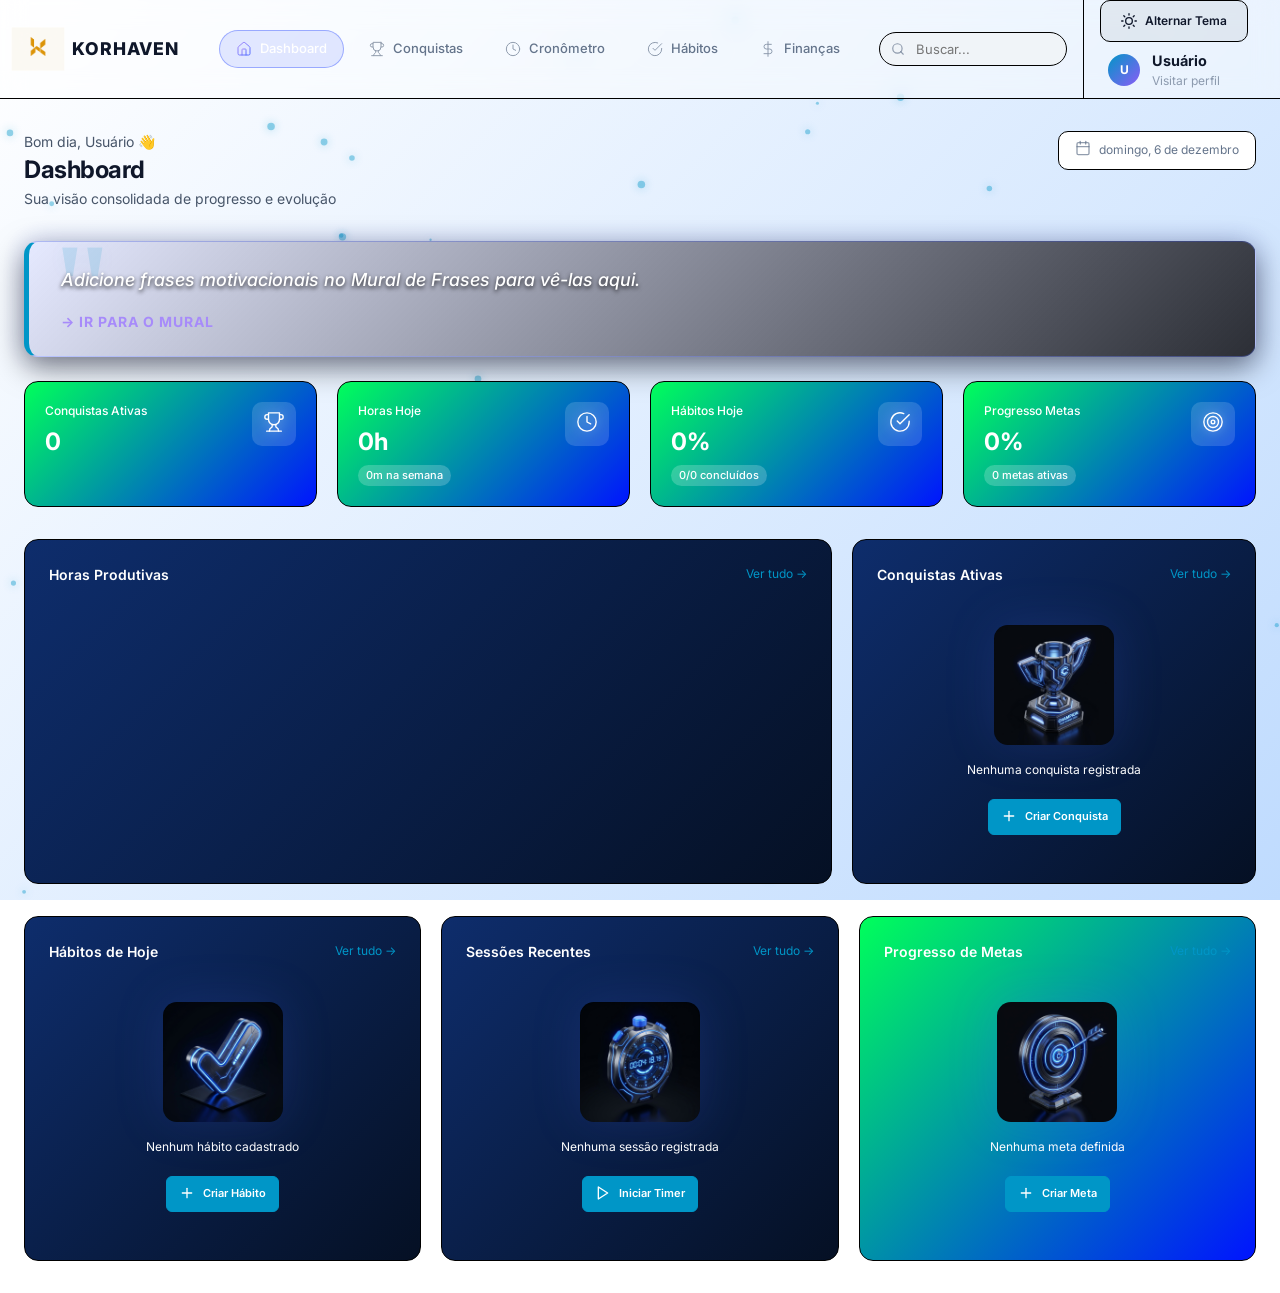
==== index.html @ c792a15c "Add files via upload" ====
<!DOCTYPE html>
<html lang="pt-BR">
<head>
  <meta charset="UTF-8">
  <meta name="viewport" content="width=device-width, initial-scale=1.0, maximum-scale=1.0, user-scalable=no, viewport-fit=cover">
  <meta name="description" content="KORHAVEN — Dashboard pessoal de produtividade, finanças, hábitos, metas e evolução pessoal. Organize sua vida em um só lugar.">
  <meta name="theme-color" content="#08090C">

  <!-- PWA Manifest & iOS Meta Tags -->
  <link rel="manifest" href="manifest.json">
  <meta name="apple-mobile-web-app-capable" content="yes">
  <meta name="apple-mobile-web-app-status-bar-style" content="black-translucent">
  <meta name="apple-mobile-web-app-title" content="Korhaven">
  <link rel="apple-touch-icon" href="assets/icon-192.png">
  <title>KORHAVEN — Life Dashboard</title>

  <!-- Google Fonts -->
  <link rel="preconnect" href="https://fonts.googleapis.com">
  <link rel="preconnect" href="https://fonts.gstatic.com" crossorigin>
  <link href="https://fonts.googleapis.com/css2?family=Inter:wght@300;400;500;600;700;800;900&display=swap" rel="stylesheet">

  <!-- Chart.js -->
  <script src="https://cdn.jsdelivr.net/npm/chart.js@4.4.4/dist/chart.umd.min.js"></script>

  <!-- Styles -->
  <link rel="stylesheet" href="css/variables.css">
  <link rel="stylesheet" href="css/layout.css">
  <link rel="stylesheet" href="css/components.css">
  <link rel="stylesheet" href="css/modules.css">

  <!-- Favicon (inline SVG) -->
  <link rel="icon" href="data:image/svg+xml,<svg xmlns='http://www.w3.org/2000/svg' viewBox='0 0 100 100'><text y='.9em' font-size='90'>⚡</text></svg>">
</head>
<body>
  <!-- Global Background Particles -->
  <canvas id="bg-particles" class="bg-particles"></canvas>
  
  <!-- Global SVG Defs for Premium Icons -->
  <svg width="0" height="0" style="position:absolute; visibility:hidden;">
    <defs>
      <linearGradient id="neon-grad" x1="0%" y1="0%" x2="100%" y2="100%">
        <stop offset="0%" stop-color="#a78bfa" />
        <stop offset="100%" stop-color="#536DFF" />
      </linearGradient>
      <linearGradient id="neon-grad-success" x1="0%" y1="0%" x2="100%" y2="100%">
        <stop offset="0%" stop-color="#34d399" />
        <stop offset="100%" stop-color="#059669" />
      </linearGradient>
      <linearGradient id="neon-grad-warning" x1="0%" y1="0%" x2="100%" y2="100%">
        <stop offset="0%" stop-color="#fbbf24" />
        <stop offset="100%" stop-color="#d97706" />
      </linearGradient>
    </defs>
  </svg>

  <!-- Splash / Loading Screen -->
  <div id="splash-screen" class="splash-screen">
    <canvas id="splash-particles" class="splash-particles"></canvas>
    <div class="splash-animation-wrapper" id="splash-wrapper">
      <div class="logo-wrapper splash-logo-animated" style="position: relative; z-index: 2; height: 140px; width: 140px;">
        <div class="logo-gradient" style="position: absolute; inset: 0;"></div>
        <img src="assets/logo.png" alt="Logo" class="logo-img" style="position: relative; height: 100%; width: 100%; object-fit: contain; z-index: 1;">
      </div>
      <div class="splash-text-mask">
        <div class="splash-text-group">
          <h1 class="splash-title-animated">KORHAVEN</h1>
          <h2 class="splash-subtitle-animated">DASHBOARD</h2>
        </div>
      </div>
    </div>
  </div>

  <!-- Auth Screen (Login / Register) -->
  <div id="auth-screen" class="auth-screen hidden">
    <div class="auth-container">
      <img src="assets/logo.png" alt="Korhaven" class="auth-logo">
      <h2 class="auth-title" id="auth-title">Bem-vindo</h2>
      <p class="auth-subtitle" id="auth-subtitle">Faça login para continuar</p>
      
      <!-- Register Form -->
      <div id="auth-register-form" style="display: none;">
        <div class="auth-form-group">
          <label class="form-label">Como devemos chamar você?</label>
          <input type="text" id="auth-reg-name" class="auth-input" placeholder="Seu nome">
        </div>
        <div class="auth-form-group">
          <label class="form-label">Seu Email</label>
          <input type="email" id="auth-reg-email" class="auth-input" placeholder="seu@email.com">
        </div>
        <div class="auth-form-group">
          <label class="form-label">Crie uma Senha Local</label>
          <input type="password" id="auth-reg-pass" class="auth-input" placeholder="Senha">
        </div>
        <button class="btn btn-primary" style="width: 100%; justify-content: center; padding: var(--space-4);" onclick="App.handleRegister()">Criar Conta e Entrar</button>
      </div>

      <!-- Login Form -->
      <div id="auth-login-form" style="display: none;">
        <div class="auth-form-group">
          <label class="form-label">Email de Acesso</label>
          <input type="email" id="auth-login-email" class="auth-input" placeholder="seu@email.com">
        </div>
        <div class="auth-form-group">
          <label class="form-label">Senha de Acesso</label>
          <input type="password" id="auth-login-pass" class="auth-input" placeholder="Senha">
        </div>
        <button class="btn btn-primary" style="width: 100%; justify-content: center; padding: var(--space-4);" onclick="App.handleLogin()">Entrar</button>
      </div>
    </div>
  </div>

  <div class="app-layout">

    <!-- Topbar (formerly Sidebar) -->
    <aside class="sidebar" id="sidebar">
      <!-- Logo -->
      <div class="sidebar-header">
        <div class="sidebar-logo" style="display: flex; align-items: center; gap: var(--space-3); padding: var(--space-2) 0;">
          <div class="logo-wrapper" style="position: relative; height: 44px; width: 44px; transform: scale(1.2); flex-shrink: 0;">
            <div class="logo-gradient" style="position: absolute; inset: 0;"></div>
            <img src="assets/logo.png" alt="Logo" class="logo-img" style="position: relative; height: 100%; width: 100%; object-fit: contain; z-index: 1;">
          </div>
          <div style="line-height: 1.2;">
            <div class="sidebar-logo-text" style="font-size: 1.1rem; font-weight: 800; letter-spacing: 1px; color: var(--text-primary);">KORHAVEN</div>
            <div class="sidebar-logo-sub" style="font-size: 0.65rem; color: var(--accent); text-transform: uppercase; letter-spacing: 2px; margin-top: 2px;">Dashboard</div>
          </div>
        </div>
      </div>

      <!-- Navigation -->
      <nav class="sidebar-nav" id="sidebar-nav">
        <!-- Rendered by App.renderSidebar() -->
      </nav>

      <!-- Search -->
      <div class="sidebar-search">
        <div class="sidebar-search-wrapper">
          <svg viewBox="0 0 24 24" fill="none" stroke="currentColor" stroke-width="2" stroke-linecap="round" stroke-linejoin="round">
            <circle cx="11" cy="11" r="8"></circle>
            <line x1="21" y1="21" x2="16.65" y2="16.65"></line>
          </svg>
          <input type="text" class="sidebar-search-input" placeholder="Buscar..." id="sidebar-search">
        </div>
      </div>

      <!-- Footer / User -->
      <div class="sidebar-footer" style="flex-direction: column; gap: var(--space-3);">
        <button id="pwa-install-btn" class="btn btn-primary" style="display: none; width: 100%; justify-content: center; gap: var(--space-2); background: linear-gradient(135deg, var(--accent), #8b5cf6);" onclick="PWA.promptInstall()">
          <svg viewBox="0 0 24 24" width="16" height="16" fill="none" stroke="currentColor" stroke-width="2" stroke-linecap="round" stroke-linejoin="round">
            <rect x="5" y="2" width="14" height="20" rx="2" ry="2"></rect>
            <line x1="12" y1="18" x2="12.01" y2="18"></line>
          </svg>
          Instalar App
        </button>
        <button id="theme-toggle" class="btn btn-secondary" style="width: 100%; justify-content: center; gap: var(--space-2);">
          <svg viewBox="0 0 24 24" width="16" height="16" fill="none" stroke="currentColor" stroke-width="2" stroke-linecap="round" stroke-linejoin="round">
            <circle cx="12" cy="12" r="5"></circle>
            <line x1="12" y1="1" x2="12" y2="3"></line>
            <line x1="12" y1="21" x2="12" y2="23"></line>
            <line x1="4.22" y1="4.22" x2="5.64" y2="5.64"></line>
            <line x1="18.36" y1="18.36" x2="19.78" y2="19.78"></line>
            <line x1="1" y1="12" x2="3" y2="12"></line>
            <line x1="21" y1="12" x2="23" y2="12"></line>
            <line x1="4.22" y1="19.78" x2="5.64" y2="18.36"></line>
            <line x1="18.36" y1="5.64" x2="19.78" y2="4.22"></line>
          </svg>
          Alternar Tema
        </button>
        <div class="sidebar-user" onclick="App.openProfile()" style="cursor: pointer; transition: background 0.2s; border-radius: 8px;">
          <div class="sidebar-user-avatar" id="sidebar-user-avatar" style="overflow: hidden; position: relative; display: flex; align-items: center; justify-content: center;">
            <span id="sidebar-avatar-initial">K</span>
            <img id="sidebar-avatar-img" src="" style="width: 100%; height: 100%; object-fit: cover; position: absolute; inset: 0; display: none;">
          </div>
          <div class="sidebar-user-info" style="display: flex; flex-direction: column; text-align: left;">
            <div class="sidebar-user-name" id="sidebar-user-name" style="font-weight: 700; font-size: 0.9rem; color: var(--text-primary);">Korhaven</div>
            <div class="sidebar-user-status" style="font-size: 0.75rem; color: var(--text-muted);">Visitar perfil</div>
          </div>
        </div>
      </div>
    </aside>

    <!-- Main Content -->
    <main class="main-content" id="main-content">
      <!-- Rendered by App.renderCurrentPage() -->
    </main>

  </div>

  <!-- Profile Settings Modal -->
  <div class="modal-overlay" id="profile-modal">
    <div class="modal" style="max-width: 500px;">
      <div class="modal-header">
        <h3 class="modal-title">Perfil e Configurações</h3>
        <button class="modal-close" onclick="App.closeProfile()">
          <svg viewBox="0 0 24 24" width="24" height="24" fill="none" stroke="currentColor" stroke-width="2" stroke-linecap="round" stroke-linejoin="round">
            <line x1="18" y1="6" x2="6" y2="18"></line>
            <line x1="6" y1="6" x2="18" y2="18"></line>
          </svg>
        </button>
      </div>
      <div class="modal-body">
        <div style="display: flex; align-items: center; gap: var(--space-4); margin-bottom: var(--space-6);">
          <div style="width: 64px; height: 64px; border-radius: 50%; background: var(--accent-soft); color: var(--accent); display: flex; align-items: center; justify-content: center; font-size: 28px; font-weight: bold; overflow: hidden; border: 2px solid var(--accent); flex-shrink: 0; position: relative;">
            <span id="profile-modal-initial">K</span>
            <img id="profile-modal-img" src="" style="width: 100%; height: 100%; object-fit: cover; position: absolute; inset: 0; display: none;">
          </div>
          <div style="display: flex; flex-direction: column; gap: var(--space-2);">
            <label class="btn btn-secondary" style="cursor: pointer; padding: var(--space-2) var(--space-4); font-size: var(--font-sm);">
              Alterar Foto
              <input type="file" id="profile-avatar-input" accept="image/*" style="display: none;" onchange="App.handleAvatarUpload(event)">
            </label>
            <button class="btn btn-secondary" style="padding: var(--space-2) var(--space-4); font-size: var(--font-sm); display: none; color: var(--danger); border-color: rgba(248, 113, 113, 0.2);" id="profile-avatar-remove" onclick="App.removeAvatar()">Remover Foto</button>
          </div>
        </div>

        <div class="form-group">
          <label class="form-label">Nome do Usuário</label>
          <input type="text" class="form-input" id="profile-name-input" placeholder="Seu nome">
        </div>
        
        <div class="form-group">
          <label class="form-label">Email de Acesso</label>
          <input type="email" class="form-input" id="profile-email-input" placeholder="seu@email.com">
        </div>

        <div class="form-group">
          <label class="form-label">Nova Senha</label>
          <input type="password" class="form-input" id="profile-pass-input" placeholder="Deixe em branco para não alterar">
        </div>

        <!-- PWA & Mobile Notifications Section -->
        <div style="margin-top: var(--space-6); border-top: 1px solid var(--border); padding-top: var(--space-4);">
          <h4 style="font-size: var(--font-base); font-weight: var(--fw-semibold); margin-bottom: var(--space-2); color: var(--text-primary); display: flex; align-items: center; gap: var(--space-2);">
            <svg viewBox="0 0 24 24" width="18" height="18" fill="none" stroke="var(--accent)" stroke-width="2" stroke-linecap="round" stroke-linejoin="round">
              <rect x="5" y="2" width="14" height="20" rx="2" ry="2"></rect>
              <line x1="12" y1="18" x2="12.01" y2="18"></line>
            </svg>
            Aplicativo & Notificações
          </h4>
          <p style="font-size: var(--font-sm); color: var(--text-muted); margin-bottom: var(--space-3);">
            Instale o Korhaven como app no seu celular e receba lembretes de hábitos e metas na barra de notificações.
          </p>
          <div style="display: flex; align-items: center; justify-content: space-between; margin-bottom: var(--space-3); font-size: var(--font-xs);">
            <span>Status:</span>
            <span id="pwa-notif-status" style="font-weight: 600;">Verificando...</span>
          </div>
          <div style="display: flex; flex-direction: column; gap: var(--space-2);">
            <button class="btn btn-secondary" id="pwa-notif-btn" onclick="PWA.requestAndTestNotification()" style="justify-content: center; gap: var(--space-2);">
              <svg viewBox="0 0 24 24" width="16" height="16" fill="none" stroke="currentColor" stroke-width="2" stroke-linecap="round" stroke-linejoin="round">
                <path d="M18 8A6 6 0 0 0 6 8c0 7-3 9-3 9h18s-3-2-3-9"></path>
                <path d="M13.73 21a2 2 0 0 1-3.46 0"></path>
              </svg>
              Ativar & Testar Notificação
            </button>
            <button class="btn btn-secondary" onclick="PWA.promptInstall()" style="justify-content: center; gap: var(--space-2);">
              <svg viewBox="0 0 24 24" width="16" height="16" fill="none" stroke="currentColor" stroke-width="2" stroke-linecap="round" stroke-linejoin="round">
                <path d="M21 15v4a2 2 0 0 1-2 2H5a2 2 0 0 1-2-2v-4"></path>
                <polyline points="7 10 12 15 17 10"></polyline>
                <line x1="12" y1="15" x2="12" y2="3"></line>
              </svg>
              Como Instalar no Celular
            </button>
          </div>
        </div>

        <div style="margin-top: var(--space-8); border-top: 1px solid var(--border); padding-top: var(--space-4);">
          <h4 style="font-size: var(--font-base); font-weight: var(--fw-semibold); margin-bottom: var(--space-4); color: var(--text-secondary);">Gerenciamento de Dados</h4>
          <p style="font-size: var(--font-sm); color: var(--text-muted); margin-bottom: var(--space-4);">Você pode exportar seus dados para fazer um backup seguro e importá-los quando precisar.</p>
          
          <div style="display: flex; gap: var(--space-3); margin-bottom: var(--space-4);">
            <button class="btn btn-secondary" onclick="App.exportData()" style="flex: 1; justify-content: center;">Exportar (Backup)</button>
            <input type="file" id="import-file" style="display: none;" accept=".json" onchange="App.importData(event)">
            <button class="btn btn-secondary" onclick="document.getElementById('import-file').click()" style="flex: 1; justify-content: center;">Importar</button>
          </div>

          <div style="margin-top: var(--space-6); padding: var(--space-4); border: 1px solid rgba(248, 113, 113, 0.2); background: rgba(248, 113, 113, 0.05); border-radius: var(--radius-md);">
            <h5 style="color: var(--danger); font-size: var(--font-sm); margin-bottom: var(--space-2);">Zona de Perigo</h5>
            <button class="btn" onclick="App.wipeData()" style="width: 100%; justify-content: center; background: var(--danger-soft); color: var(--danger); border: 1px solid var(--danger);">Apagar Todos os Dados</button>
          </div>
        </div>
      </div>
      <div class="modal-footer">
        <button class="btn btn-secondary" onclick="App.closeProfile()">Cancelar</button>
        <button class="btn btn-primary" onclick="App.saveProfile()">Salvar Perfil</button>
      </div>
    </div>
  </div>

  <!-- Global Confirm Modal -->
  <div class="modal-overlay" id="global-confirm-modal" style="z-index: 1000;">
    <div class="modal" style="max-width: 400px; text-align: center; padding-top: var(--space-8);">
      <div style="font-size: 3rem; margin-bottom: var(--space-4); color: var(--danger);">⚠️</div>
      <h3 class="modal-title" style="margin-bottom: var(--space-4); font-size: var(--font-lg);">Atenção</h3>
      <p id="global-confirm-msg" style="color: var(--text-secondary); margin-bottom: var(--space-8); line-height: 1.5;"></p>
      <div class="modal-footer" style="justify-content: center; border-top: none;">
        <button class="btn btn-secondary" onclick="Utils.closeConfirm()">Cancelar</button>
        <button class="btn btn-primary" id="global-confirm-btn" style="background: var(--danger); border-color: var(--danger); color: white; box-shadow: 0 0 10px rgba(248, 113, 113, 0.4);">Confirmar</button>
      </div>
    </div>
  </div>

  <!-- Global Prompt Modal -->
  <div class="modal-overlay" id="global-prompt-modal" style="z-index: 1000;">
    <div class="modal" style="max-width: 400px;">
      <div class="modal-header">
        <h3 class="modal-title" id="global-prompt-title">Prompt</h3>
        <button class="modal-close" onclick="Utils.closePrompt()">
          <svg viewBox="0 0 24 24" fill="none" stroke="currentColor" stroke-width="2" stroke-linecap="round" stroke-linejoin="round"><line x1="18" y1="6" x2="6" y2="18"/><line x1="6" y1="6" x2="18" y2="18"/></svg>
        </button>
      </div>
      <div class="modal-body">
        <p id="global-prompt-msg" style="margin-bottom: var(--space-3); color: var(--text-secondary);"></p>
        <input type="text" id="global-prompt-input" class="form-input" style="width: 100%;">
      </div>
      <div class="modal-footer">
        <button class="btn btn-secondary" onclick="Utils.closePrompt()">Cancelar</button>
        <button class="btn btn-primary" id="global-prompt-btn">Confirmar</button>
      </div>
    </div>
  </div>

  <!-- Toast Container -->
  <div class="toast-container" id="toast-container"></div>

  <!-- Scripts (order matters: utils & store first, then modules, then app) -->
  <script src="js/store.js"></script>
  <script src="js/utils.js"></script>
  <script src="js/dashboard.js"></script>
  <script src="js/achievements.js"></script>
  <script src="js/timer.js"></script>
  <script src="js/quotes.js"></script>
  <script src="js/habits.js"></script>
  <script src="js/finances.js"></script>
  <script src="js/goals.js"></script>
  <script src="js/evolution.js"></script>
  <script src="js/media.js"></script>
  <script src="js/notes.js"></script>
  <script src="js/pwa.js"></script>
  <script src="js/app.js"></script>
</body>
</html>
---- css/variables.css ----
/* ============================================
   KORHAVEN — Design System Tokens
   ============================================ */

@import url('https://fonts.googleapis.com/css2?family=Inter:wght@300;400;500;600;700;800;900&display=swap');

:root {
  /* ---- Color Palette ---- */
  --bg-primary:       #060B19; /* Deep dark blue background */
  --bg-body:          radial-gradient(circle at 50% 0%, rgba(0, 140, 255, 0.15) 0%, transparent 60%), #060B19;
  --bg-surface:       #121C30; /* Rich navy for cards */
  --bg-surface-hover: rgba(255, 255, 255, 0.08);
  --bg-surface-alt:   rgba(18, 28, 48, 0.5);
  --bg-elevated:      #192542;

  --text-primary:     #FFFFFF;
  --text-secondary:   rgba(255, 255, 255, 0.9); /* Lighter for better contrast */
  --text-muted:       rgba(255, 255, 255, 0.75);
  --text-dim:         rgba(255, 255, 255, 0.5);

  --accent:           #00E5FF; /* Vibrant cyan */
  --accent-hover:     #00BFFF;
  --accent-soft:      rgba(0, 229, 255, 0.15);
  --accent-glow:      rgba(0, 229, 255, 0.3);

  --success:          #34d399;
  --success-soft:     rgba(52, 211, 153, 0.15);
  --warning:          #fbbf24;
  --warning-soft:     rgba(251, 191, 36, 0.15);
  --danger:           #f87171;
  --danger-soft:      rgba(248, 113, 113, 0.15);

  --border:           rgba(255, 255, 255, 0.08);
  --border-subtle:    rgba(255, 255, 255, 0.04);
  --border-accent:    rgba(0, 229, 255, 0.3);

  /* ---- Typography ---- */
  --font-family:      'Inter', -apple-system, BlinkMacSystemFont, 'Segoe UI', sans-serif;
  --font-xs:          0.6875rem;   /* 11px */
  --font-sm:          0.75rem;     /* 12px */
  --font-base:        0.875rem;    /* 14px */
  --font-md:          1rem;        /* 16px */
  --font-lg:          1.125rem;    /* 18px */
  --font-xl:          1.25rem;     /* 20px */
  --font-2xl:         1.5rem;      /* 24px */
  --font-3xl:         1.875rem;    /* 30px */
  --font-4xl:         2.25rem;     /* 36px */
  --font-5xl:         3rem;        /* 48px */

  --fw-light:         300;
  --fw-regular:       400;
  --fw-medium:        500;
  --fw-semibold:      600;
  --fw-bold:          700;
  --fw-extrabold:     800;

  --lh-tight:         1.2;
  --lh-normal:        1.5;
  --lh-relaxed:       1.75;

  --ls-tight:         -0.02em;
  --ls-normal:        0;
  --ls-wide:          0.05em;
  --ls-wider:         0.1em;

  /* ---- Spacing ---- */
  --space-1:    0.25rem;    /* 4px */
  --space-2:    0.5rem;     /* 8px */
  --space-3:    0.75rem;    /* 12px */
  --space-4:    1rem;       /* 16px */
  --space-5:    1.25rem;    /* 20px */
  --space-6:    1.5rem;     /* 24px */
  --space-8:    2rem;       /* 32px */
  --space-10:   2.5rem;     /* 40px */
  --space-12:   3rem;       /* 48px */
  --space-16:   4rem;       /* 64px */

  /* ---- Border Radius ---- */
  --radius-sm:    6px;
  --radius-md:    10px;
  --radius-lg:    14px;
  --radius-xl:    20px;
  --radius-2xl:   28px;
  --radius-full:  9999px;

  /* ---- Shadows ---- */
  --shadow-sm:   0 1px 2px rgba(0, 0, 0, 0.3);
  --shadow-md:   0 4px 12px rgba(0, 0, 0, 0.4);
  --shadow-lg:   0 8px 24px rgba(0, 0, 0, 0.5);
  --shadow-xl:   0 16px 48px rgba(0, 0, 0, 0.6);
  --shadow-glow: 0 0 20px rgba(83, 109, 255, 0.15);

  /* ---- Transitions ---- */
  --ease-out:     cubic-bezier(0.22, 1, 0.36, 1);
  --ease-in-out:  cubic-bezier(0.65, 0, 0.35, 1);
  --ease-spring:  cubic-bezier(0.34, 1.56, 0.64, 1);
  --duration-fast:   150ms;
  --duration-base:   250ms;
  --duration-slow:   400ms;
  --duration-slower: 600ms;

  /* ---- Z-index ---- */
  --z-sidebar:   100;
  --z-header:    90;
  --z-dropdown:  200;
  --z-modal:     300;
  --z-toast:     9999;
  --z-overlay:   250;

  /* ---- Layout ---- */
  --sidebar-width:      260px;
  --sidebar-collapsed:  72px;
  --header-height:      0px;
  --content-max-width:  1400px;
}

[data-theme="light"] {
  --bg-primary:       #F0F4F8; /* Clean light grey-blue */
  --bg-body:          linear-gradient(135deg, #ffffff 0%, #bfdbfe 100%);
  
  /* White cards for light mode */
  --bg-surface:       #FFFFFF; 
  --bg-surface-hover: rgba(0, 0, 0, 0.05);
  --bg-surface-alt:   rgba(255, 255, 255, 0.5);
  --bg-elevated:      #FFFFFF;

  /* Dark text for contrast on white cards */
  --text-primary:     #0F172A;
  --text-secondary:   #64748B;
  --text-muted:       rgba(100, 116, 139, 0.7);
  --text-dim:         rgba(100, 116, 139, 0.3);

  /* Increase contrast of borders inside cards */
  --border:           #000000;
  --border-subtle:    rgba(0, 0, 0, 0.3);

  /* Adjust accent for better visibility on white */
  --accent:           #0096c7;
  --accent-hover:     #0077b6;
  --accent-soft:      rgba(0, 150, 199, 0.15);
  --accent-glow:      rgba(0, 150, 199, 0.3);

  /* Text on the main background */
  --text-page-title:  #0F172A;
  --text-page-subtitle: #475569;

  /* Soft shadows */
  --shadow-sm:        0 1px 2px rgba(0, 0, 0, 0.05);
  --shadow-md:        0 4px 12px rgba(0, 0, 0, 0.05);
  --shadow-lg:        0 10px 25px rgba(0, 0, 0, 0.05);
  --shadow-xl:        0 20px 48px rgba(0, 0, 0, 0.08);
  --shadow-glow:      0 0 20px rgba(0, 150, 199, 0.15);
}

/* ---- Base Reset ---- */
*,
*::before,
*::after {
  margin: 0;
  padding: 0;
  box-sizing: border-box;
}

html {
  font-size: 16px;
  scroll-behavior: smooth;
  -webkit-font-smoothing: antialiased;
  -moz-osx-font-smoothing: grayscale;
}

body {
  font-family: var(--font-family);
  font-size: var(--font-base);
  font-weight: var(--fw-regular);
  line-height: var(--lh-normal);
  color: var(--text-primary);
  background: var(--bg-body);
  background-attachment: fixed;
  overflow-x: hidden;
  min-height: 100vh;
}
/* Logo color control */
.logo-gradient {
  background: transparent;
}
.logo-img {
  mix-blend-mode: screen;
  filter: none;
}

[data-theme="light"] .logo-gradient {
  background: transparent;
}


a {
  color: var(--accent);
  text-decoration: none;
  transition: color var(--duration-fast) var(--ease-out);
}
a:hover { color: var(--accent-hover); }

img { max-width: 100%; display: block; }

button {
  font-family: var(--font-family);
  cursor: pointer;
  border: none;
  outline: none;
  background: none;
  color: inherit;
}

input, textarea, select {
  font-family: var(--font-family);
  font-size: var(--font-base);
  color: var(--text-primary);
  background: var(--bg-primary);
  border: 1px solid var(--border);
  border-radius: var(--radius-md);
  padding: var(--space-3) var(--space-4);
  outline: none;
  transition: border-color var(--duration-fast) var(--ease-out),
              box-shadow var(--duration-fast) var(--ease-out);
}
input:focus, textarea:focus, select:focus {
  border-color: var(--accent);
  box-shadow: 0 0 0 3px var(--accent-soft);
}
textarea { resize: vertical; min-height: 80px; }
select {
  cursor: pointer;
  appearance: none;
  -webkit-appearance: none;
  -moz-appearance: none;
  background-image: url("data:image/svg+xml,%3Csvg xmlns='http://www.w3.org/2000/svg' viewBox='0 0 24 24' fill='none' stroke='%23888888' stroke-width='2' stroke-linecap='round' stroke-linejoin='round'%3E%3Cpolyline points='6 9 12 15 18 9'%3E%3C/polyline%3E%3C/svg%3E");
  background-repeat: no-repeat;
  background-position: right var(--space-4) center;
  background-size: 16px;
  padding-right: var(--space-10);
}

::selection {
  background: var(--accent-soft);
  color: var(--text-primary);
}

::-webkit-scrollbar { width: 6px; height: 6px; }
::-webkit-scrollbar-track { background: transparent; }
::-webkit-scrollbar-thumb {
  background: var(--text-dim);
  border-radius: var(--radius-full);
}
::-webkit-scrollbar-thumb:hover { background: var(--text-muted); }

/* ---- Utility Classes ---- */
.text-accent   { color: var(--accent); }
.text-success  { color: var(--success); }
.text-warning  { color: var(--warning); }
.text-danger   { color: var(--danger); }
.text-muted    { color: var(--text-muted); }
.text-secondary{ color: var(--text-secondary); }

.fw-light      { font-weight: var(--fw-light); }
.fw-medium     { font-weight: var(--fw-medium); }
.fw-semibold   { font-weight: var(--fw-semibold); }
.fw-bold       { font-weight: var(--fw-bold); }

.fs-xs         { font-size: var(--font-xs); }
.fs-sm         { font-size: var(--font-sm); }
.fs-base       { font-size: var(--font-base); }
.fs-md         { font-size: var(--font-md); }
.fs-lg         { font-size: var(--font-lg); }
.fs-xl         { font-size: var(--font-xl); }
.fs-2xl        { font-size: var(--font-2xl); }

.truncate {
  overflow: hidden;
  text-overflow: ellipsis;
  white-space: nowrap;
}

.sr-only {
  position: absolute;
  width: 1px; height: 1px;
  padding: 0; margin: -1px;
  overflow: hidden;
  clip: rect(0,0,0,0);
  border: 0;
}
---- css/layout.css ----
/* ============================================
   KORHAVEN — Layout (Sidebar + Grid)
   ============================================ */

/* ---- Main Layout ---- */
.app-layout {
  display: flex;
  flex-direction: column;
  min-height: 100vh;
  width: 100%;
}

.bg-particles {
  position: fixed;
  top: 0;
  left: 0;
  width: 100vw;
  height: 100vh;
  z-index: -1;
  pointer-events: none;
}

* {
  -webkit-tap-highlight-color: transparent;
}

/* ---- Topbar (formerly Sidebar) ---- */
.sidebar {
  width: 100%;
  height: auto;
  position: sticky;
  top: 0;
  left: 0;
  z-index: var(--z-sidebar);
  background: rgba(13, 15, 20, 0.85);
  backdrop-filter: blur(12px);
  border-bottom: 1px solid var(--border);
  display: flex;
  flex-direction: row;
  align-items: center;
  padding: env(safe-area-inset-top, 0px) max(var(--space-4), env(safe-area-inset-right, 0px)) 0 max(var(--space-4), env(safe-area-inset-left, 0px));
  transition: all var(--duration-slow) var(--ease-out);
}
[data-theme="light"] .logo-img {
  filter: invert(1); /* Torna o K preto/escuro */
  mix-blend-mode: normal; /* Desativa o efeito que escondia o logo sem o fundo branco */
}
[data-theme="light"] .sidebar {
  background: rgba(255, 255, 255, 0.45);
}

.sidebar-header {
  padding: var(--space-3) 0;
  flex-shrink: 0;
}

.sidebar-logo {
  display: flex;
  align-items: center;
  gap: var(--space-3);
}

.sidebar-logo-icon {
  width: 36px;
  height: 36px;
  background: linear-gradient(135deg, var(--accent), #8b5cf6);
  border-radius: var(--radius-md);
  display: flex;
  align-items: center;
  justify-content: center;
  flex-shrink: 0;
}

.sidebar-logo-icon svg {
  width: 20px;
  height: 20px;
  color: white;
}

.sidebar-logo-text {
  font-size: var(--font-lg);
  font-weight: var(--fw-bold);
  letter-spacing: var(--ls-wider);
  color: var(--text-primary);
}

.sidebar-logo-sub {
  display: none;
}

/* ---- Search ---- */
.sidebar-search {
  padding: 0 var(--space-4);
  flex-shrink: 0;
  width: 220px;
}

.sidebar-search-input {
  width: 100%;
  padding: 8px 12px 8px 36px;
  background: var(--bg-primary);
  border: 1px solid var(--border);
  border-radius: 20px;
  font-size: 13px;
  color: var(--text-secondary);
  transition: all var(--duration-fast) var(--ease-out);
}

.sidebar-search-input:focus {
  border-color: var(--accent);
  box-shadow: 0 0 0 3px var(--accent-soft);
}

.sidebar-search-wrapper {
  position: relative;
}

.sidebar-search-wrapper svg {
  position: absolute;
  left: 12px;
  top: 50%;
  transform: translateY(-50%);
  width: 14px;
  height: 14px;
  color: var(--text-muted);
  pointer-events: none;
}

/* ---- Navigation ---- */
.sidebar-nav {
  display: flex;
  flex-direction: row;
  align-items: center;
  gap: var(--space-2);
  padding: 0 var(--space-4);
  margin-left: var(--space-6);
  overflow-x: auto;
  overflow-y: hidden;
  scrollbar-width: none;
  flex: 1;
}
.sidebar-nav::-webkit-scrollbar { display: none; }

.sidebar-nav-label {
  display: none;
}

.sidebar-nav-item {
  display: flex;
  align-items: center;
  gap: var(--space-2);
  padding: 8px 16px;
  border-radius: 20px;
  border: 1px solid rgba(255,255,255,0.05);
  color: var(--text-secondary);
  font-size: 13px;
  font-weight: 500;
  cursor: pointer;
  transition: all var(--duration-fast) var(--ease-out);
  white-space: nowrap;
  user-select: none;
}

.sidebar-nav-item svg {
  width: 16px;
  height: 16px;
  flex-shrink: 0;
  opacity: 0.7;
  transition: all var(--duration-fast) var(--ease-out);
  stroke-width: 1.5 !important;
}

.sidebar-nav-item:hover {
  background: rgba(255,255,255,0.05);
  color: var(--text-primary);
  border-color: rgba(255,255,255,0.1);
}

.sidebar-nav-item:hover svg {
  opacity: 1;
}

.sidebar-nav-item.active {
  background: rgba(83, 109, 255, 0.15);
  border-color: rgba(83, 109, 255, 0.5);
  color: #fff;
}

.sidebar-nav-item.active svg {
  opacity: 1;
  stroke: url(#neon-grad) !important;
}

.sidebar-nav-item .nav-badge {
  margin-left: var(--space-2);
  background: var(--accent-soft);
  color: var(--accent);
  font-size: 10px;
  font-weight: var(--fw-bold);
  padding: 2px 6px;
  border-radius: var(--radius-full);
}

.sidebar-nav-item.active .nav-badge {
  background: rgba(255,255,255,0.2);
  color: white;
}

/* ---- Sidebar Footer ---- */
.sidebar-footer {
  padding: 0 var(--space-4);
  border-left: 1px solid var(--border);
  flex-shrink: 0;
}

.sidebar-user {
  display: flex;
  align-items: center;
  gap: var(--space-3);
  padding: var(--space-2);
  border-radius: var(--radius-full);
  transition: background var(--duration-fast) var(--ease-out);
  cursor: pointer;
}

.sidebar-user:hover {
  background: var(--bg-surface-hover);
}

.sidebar-user-avatar {
  width: 32px;
  height: 32px;
  border-radius: var(--radius-full);
  background: linear-gradient(135deg, var(--accent), #8b5cf6);
  display: flex;
  align-items: center;
  justify-content: center;
  font-weight: var(--fw-bold);
  font-size: var(--font-sm);
  color: white;
  flex-shrink: 0;
}

.sidebar-user-info {
  display: flex;
  flex-direction: column;
}

/* ---- Main Content ---- */
.main-content {
  flex: 1;
  width: 100%;
  padding: var(--space-8) var(--space-6);
  min-height: calc(100vh - 70px);
}

.main-content-inner {
  max-width: var(--content-max-width);
  margin: 0 auto;
}

/* ---- Page Header ---- */
.page-header {
  display: flex;
  align-items: flex-start;
  justify-content: space-between;
  margin-bottom: var(--space-8);
  flex-wrap: wrap;
  gap: var(--space-4);
}

.page-header-left {
  flex: 1;
}

.page-greeting {
  font-size: var(--font-base);
  color: var(--text-page-subtitle, var(--text-muted));
  margin-bottom: var(--space-1);
}

.page-title {
  font-size: var(--font-2xl);
  font-weight: var(--fw-bold);
  color: var(--text-page-title, var(--text-primary));
  letter-spacing: var(--ls-tight);
  line-height: var(--lh-tight);
}

.page-subtitle {
  font-size: var(--font-base);
  color: var(--text-page-subtitle, var(--text-secondary));
  margin-top: var(--space-1);
}

.page-header-right {
  display: flex;
  align-items: center;
  gap: var(--space-3);
}

.page-date {
  display: flex;
  align-items: center;
  gap: var(--space-2);
  padding: var(--space-2) var(--space-4);
  background: var(--bg-surface);
  border: 1px solid var(--border);
  border-radius: var(--radius-md);
  font-size: var(--font-sm);
  color: var(--text-secondary);
}

.page-date svg {
  width: 16px;
  height: 16px;
  color: var(--text-muted);
}

/* ---- Grid Layouts ---- */
.grid-4 {
  display: grid;
  grid-template-columns: repeat(4, 1fr);
  gap: var(--space-5);
}

.grid-3 {
  display: grid;
  grid-template-columns: repeat(3, 1fr);
  gap: var(--space-5);
}

.grid-2 {
  display: grid;
  grid-template-columns: repeat(2, 1fr);
  gap: var(--space-5);
}

.grid-2-1 {
  display: grid;
  grid-template-columns: 2fr 1fr;
  gap: var(--space-5);
}

.grid-1-2 {
  display: grid;
  grid-template-columns: 1fr 2fr;
  gap: var(--space-5);
}

/* ---- Mobile Toggle ---- */
.mobile-toggle {
  display: none;
  position: fixed;
  top: var(--space-4);
  left: var(--space-4);
  z-index: calc(var(--z-sidebar) + 10);
  width: 42px;
  height: 42px;
  background: var(--bg-surface);
  border: 1px solid var(--border);
  border-radius: var(--radius-md);
  align-items: center;
  justify-content: center;
  color: var(--text-primary);
  cursor: pointer;
  transition: background var(--duration-fast) var(--ease-out);
}

.mobile-toggle:hover {
  background: var(--bg-surface-hover);
}

.mobile-toggle svg {
  width: 22px;
  height: 22px;
}

.sidebar-overlay {
  display: none;
  position: fixed;
  inset: 0;
  background: rgba(0,0,0,0.6);
  z-index: calc(var(--z-sidebar) - 1);
  backdrop-filter: blur(4px);
}

/* ---- Section ---- */
.section {
  margin-bottom: var(--space-8);
}

.section-header {
  display: flex;
  align-items: center;
  justify-content: space-between;
  margin-bottom: var(--space-5);
}

.section-title {
  font-size: var(--font-lg);
  font-weight: var(--fw-semibold);
  color: var(--text-page-title, var(--text-primary));
}

.section-action {
  font-size: var(--font-sm);
  color: var(--accent);
  cursor: pointer;
  display: flex;
  align-items: center;
  gap: var(--space-1);
  transition: color var(--duration-fast) var(--ease-out);
}

.section-action:hover {
  color: var(--accent-hover);
}

/* ---- Responsive ---- */
@media (max-width: 1200px) {
  .grid-4 { grid-template-columns: repeat(2, 1fr); }
}

@media (max-width: 1024px) {
  .grid-3 { grid-template-columns: repeat(2, 1fr); }
  .grid-2-1,
  .grid-1-2 { grid-template-columns: 1fr; }
}

@media (max-width: 768px) {
  .main-content {
    margin-left: 0;
    padding: var(--space-5);
  }

  .grid-4,
  .grid-3,
  .grid-2 {
    grid-template-columns: 1fr;
  }

  .page-header {
    flex-direction: column;
  }
}

@media (max-width: 480px) {
  .main-content {
    padding: var(--space-4);

  }
}

/* ---- Splash Screen ---- */
.splash-screen {
  position: fixed;
  inset: 0;
  background: var(--bg-surface);
  z-index: 9999;
  display: flex;
  align-items: center;
  justify-content: center;
  transition: opacity 0.6s ease-out, visibility 0.6s ease-out;
}

.splash-screen.hidden {
  opacity: 0;
  visibility: hidden;
  pointer-events: none;
}

.splash-particles {
  position: absolute;
  top: 0;
  left: 0;
  width: 100%;
  height: 100%;
  z-index: 1;
  pointer-events: none;
}

.splash-animation-wrapper {
  display: flex;
  align-items: center;
  justify-content: center;
  position: relative;
}

.splash-logo-animated {
  width: 140px;
  height: 140px;
  object-fit: contain;
  mix-blend-mode: screen;
  border-radius: 50%;
  z-index: 2;
  /* Spins in from small and transparent, over-rotates, then stops */
  animation: spin-stop 1.2s cubic-bezier(0.34, 1.56, 0.64, 1) forwards;
}

.splash-text-mask {
  overflow: hidden;
  max-width: 0;
  opacity: 0;
  /* Expands width to reveal text and push logo left */
  animation: reveal-text 1s cubic-bezier(0.2, 0.8, 0.2, 1) 1.2s forwards;
}

.splash-text-group {
  display: flex;
  flex-direction: column;
  justify-content: center;
  padding-left: var(--space-4);
  /* Starts shifted left under the logo, then slides to original position */
  transform: translateX(-100px);
  animation: slide-text-out 1s cubic-bezier(0.2, 0.8, 0.2, 1) 1.2s forwards;
}

.splash-title-animated {
  font-size: 4rem;
  font-weight: 900;
  letter-spacing: 2px;
  color: var(--text-primary);
  margin: 0;
  line-height: 1;
  white-space: nowrap;
}

.splash-subtitle-animated {
  font-size: 1.2rem;
  font-weight: 700;
  letter-spacing: 12px;
  color: var(--accent);
  text-transform: uppercase;
  margin: 4px 0 0 4px;
  white-space: nowrap;
}

@keyframes spin-stop {
  0% { transform: rotate(-720deg) scale(0.3); opacity: 0; }
  100% { transform: rotate(0deg) scale(1); opacity: 1; }
}

@keyframes reveal-text {
  0% { max-width: 0; opacity: 0; }
  100% { max-width: 600px; opacity: 1; }
}

@keyframes slide-text-out {
  0% { transform: translateX(-100px); }
  100% { transform: translateX(0); }
}

/* ---- Auth Screen ---- */
.auth-screen {
  position: fixed;
  inset: 0;
  background: var(--bg-body);
  z-index: 9900;
  display: flex;
  align-items: center;
  justify-content: center;
  transition: opacity 0.6s ease-out, visibility 0.6s ease-out;
  flex-direction: column;
}

.auth-screen.hidden {
  opacity: 0;
  visibility: hidden;
  pointer-events: none;
}

.auth-container {
  background: var(--bg-surface);
  border: 1px solid var(--border);
  padding: var(--space-8);
  border-radius: var(--radius-lg);
  width: 100%;
  max-width: 400px;
  text-align: center;
  box-shadow: 0 10px 30px rgba(0, 0, 0, 0.5);
}

.auth-logo {
  width: 60px;
  height: 60px;
  margin: 0 auto var(--space-4) auto;
}

.auth-title {
  font-size: var(--font-xl);
  font-weight: var(--fw-bold);
  margin-bottom: var(--space-2);
  color: var(--text-primary);
}

.auth-subtitle {
  font-size: var(--font-sm);
  color: var(--text-secondary);
  margin-bottom: var(--space-6);
}

.auth-form-group {
  margin-bottom: var(--space-4);
  text-align: left;
}

.auth-input {
  width: 100%;
  padding: var(--space-3) var(--space-4);
  background: var(--bg-primary);
  border: 1px solid var(--border);
  border-radius: var(--radius-md);
  color: var(--text-primary);
  font-size: var(--font-base);
  transition: border-color var(--duration-fast) var(--ease-out);
}

.auth-input:focus {
  border-color: var(--accent);
  outline: none;
}
---- css/components.css ----
/* ============================================
   KORHAVEN — Reusable Components
   ============================================ */

/* ---- Cards ---- */
.card {
  background: var(--bg-surface);
  border: 1px solid var(--border);
  border-radius: var(--radius-lg);
  padding: var(--space-6);
  transition: border-color var(--duration-fast) var(--ease-out),
              box-shadow var(--duration-fast) var(--ease-out);
}

.card:hover {
  border-color: var(--border-accent);
  box-shadow: var(--shadow-glow);
}

.card-sm { padding: var(--space-4); }
.card-lg { padding: var(--space-8); }

.card-header {
  display: flex;
  align-items: center;
  justify-content: space-between;
  margin-bottom: var(--space-4);
}

.card-title {
  font-size: var(--font-base);
  font-weight: var(--fw-semibold);
  color: var(--text-primary);
}

.card-subtitle {
  font-size: var(--font-sm);
  color: var(--text-muted);
  margin-top: var(--space-1);
}

.card-body { flex: 1; }

.card-footer {
  margin-top: var(--space-4);
  padding-top: var(--space-4);
  border-top: 1px solid var(--border);
}

/* ---- Stat Card ---- */
.stat-card {
  background: var(--bg-surface);
  border: 1px solid var(--border);
  border-radius: var(--radius-lg);
  padding: var(--space-5);
  display: flex;
  align-items: flex-start;
  justify-content: space-between;
  transition: all var(--duration-fast) var(--ease-out);
}

.stat-card:hover {
  border-color: var(--border-accent);
  box-shadow: var(--shadow-glow);
  transform: translateY(-2px);
}

/* ---- Custom Gradients for Cards ---- */
.card-degrade-escuro,
.card-degrade-escuro.stat-card,
.card-degrade-escuro.card {
  background: linear-gradient(135deg, #0e2d6c 0%, #051024 100%) !important;
  color: #ffffff !important;
  border-color: #000000 !important;
}

.card-degrade-azul,
.card-degrade-azul.stat-card,
.card-degrade-azul.card {
  background: linear-gradient(135deg, #00FF5B 0%, #0014FF 100%) !important;
  color: #ffffff !important;
  border-color: #000000 !important;
}

/* Fix text colors inside gradient cards */
.card-degrade-escuro .card-title, .card-degrade-azul .card-title,
.card-degrade-escuro .stat-card-value, .card-degrade-azul .stat-card-value,
.card-degrade-escuro .stat-card-label, .card-degrade-azul .stat-card-label,
.card-degrade-escuro .achievement-stat-label, .card-degrade-azul .achievement-stat-label,
.card-degrade-escuro .achievement-stat-value, .card-degrade-azul .achievement-stat-value,
.card-degrade-escuro .session-name, .card-degrade-azul .session-name,
.card-degrade-escuro .session-duration, .card-degrade-azul .session-duration,
.card-degrade-escuro .dash-habit-name, .card-degrade-azul .dash-habit-name,
.card-degrade-escuro .progress-label, .card-degrade-azul .progress-label,
.card-degrade-escuro .progress-value, .card-degrade-azul .progress-value,
.card-degrade-escuro .empty-state-text, .card-degrade-azul .empty-state-text {
  color: #ffffff !important;
}

.card-degrade-escuro .card-subtitle, .card-degrade-azul .card-subtitle,
.card-degrade-escuro .session-meta, .card-degrade-azul .session-meta {
  color: rgba(255, 255, 255, 0.7) !important;
}

.card-degrade-escuro .stat-card-change, .card-degrade-azul .stat-card-change {
  background: rgba(255, 255, 255, 0.2) !important;
  color: #ffffff !important;
}

.stat-card-info { flex: 1; }

.stat-card-label {
  font-size: var(--font-sm);
  color: var(--text-muted);
  font-weight: var(--fw-medium);
  margin-bottom: var(--space-2);
}

.stat-card-value {
  font-size: var(--font-2xl);
  font-weight: var(--fw-bold);
  color: var(--text-primary);
  line-height: var(--lh-tight);
}

.stat-card-change {
  display: inline-flex;
  align-items: center;
  gap: 4px;
  font-size: var(--font-xs);
  font-weight: var(--fw-medium);
  margin-top: var(--space-2);
  padding: 2px 8px;
  border-radius: var(--radius-full);
}

.stat-card-change.up {
  color: var(--success);
  background: var(--success-soft);
}

.stat-card-change.down {
  color: var(--danger);
  background: var(--danger-soft);
}

.stat-card-icon {
  width: 44px;
  height: 44px;
  border-radius: var(--radius-md);
  display: flex;
  align-items: center;
  justify-content: center;
  flex-shrink: 0;
}

.stat-card-icon svg {
  width: 22px;
  height: 22px;
  stroke-width: 1.5 !important;
  transition: all var(--duration-fast) var(--ease-out);
}

.stat-card:hover .stat-card-icon svg {
  filter: drop-shadow(0 0 6px currentColor);
}

.stat-card-icon.accent {
  background: rgba(255, 255, 255, 0.15);
  color: #FFFFFF;
}
.stat-card-icon.accent svg { stroke: #FFFFFF !important; filter: drop-shadow(0 0 6px rgba(255,255,255,0.5)); }

.stat-card-icon.success {
  background: rgba(255, 255, 255, 0.15);
  color: #FFFFFF;
}
.stat-card-icon.success svg { stroke: #FFFFFF !important; filter: drop-shadow(0 0 6px rgba(255,255,255,0.5)); }

.stat-card-icon.warning {
  background: rgba(255, 255, 255, 0.15);
  color: #FFFFFF;
}
.stat-card-icon.warning svg { stroke: #FFFFFF !important; filter: drop-shadow(0 0 6px rgba(255,255,255,0.5)); }

.stat-card-icon.danger {
  background: rgba(255, 255, 255, 0.15);
  color: #FFFFFF;
}
.stat-card-icon.danger svg { stroke: #FFFFFF !important; filter: drop-shadow(0 0 6px rgba(255,255,255,0.5)); }

/* ---- Buttons ---- */
.btn {
  display: inline-flex;
  align-items: center;
  justify-content: center;
  gap: var(--space-2);
  padding: var(--space-3) var(--space-5);
  font-size: var(--font-sm);
  font-weight: var(--fw-semibold);
  border-radius: var(--radius-md);
  transition: all var(--duration-fast) var(--ease-out);
  white-space: nowrap;
  cursor: pointer;
  border: 1px solid transparent;
  line-height: 1;
}

.btn svg { width: 16px; height: 16px; }

.btn-primary {
  background: var(--accent);
  color: white;
  border-color: var(--accent);
}

.btn-primary:hover {
  background: var(--accent-hover);
  border-color: var(--accent-hover);
  box-shadow: var(--shadow-glow);
  transform: translateY(-1px);
}

.btn-secondary {
  background: var(--bg-surface-hover);
  color: var(--text-primary);
  border-color: var(--border);
}

.btn-secondary:hover {
  background: var(--bg-elevated);
  border-color: var(--text-dim);
}

.btn-ghost {
  background: transparent;
  color: var(--text-secondary);
}

.btn-ghost:hover {
  background: var(--bg-surface-hover);
  color: var(--text-primary);
}

.btn-danger {
  background: var(--danger-soft);
  color: var(--danger);
  border-color: transparent;
}

.btn-danger:hover {
  background: var(--danger);
  color: white;
}

.btn-sm {
  padding: var(--space-2) var(--space-3);
  font-size: var(--font-xs);
  border-radius: var(--radius-sm);
}

.btn-lg {
  padding: var(--space-4) var(--space-8);
  font-size: var(--font-md);
  border-radius: var(--radius-lg);
}

.btn-icon {
  width: 36px;
  height: 36px;
  padding: 0;
  border-radius: var(--radius-md);
}

.btn-icon.sm {
  width: 30px;
  height: 30px;
}

/* ---- Progress Bar ---- */
.progress-bar {
  width: 100%;
  height: 8px;
  background: var(--bg-primary);
  border-radius: var(--radius-full);
  overflow: hidden;
  position: relative;
}

.progress-bar-fill {
  height: 100%;
  border-radius: var(--radius-full);
  background: var(--accent);
  transition: width var(--duration-slow) var(--ease-out);
  position: relative;
}

.progress-bar-fill::after {
  content: '';
  position: absolute;
  right: 0;
  top: 0;
  width: 20px;
  height: 100%;
  background: linear-gradient(90deg, transparent, rgba(255,255,255,0.3));
  border-radius: inherit;
}

.progress-bar.success .progress-bar-fill { background: var(--success); }
.progress-bar.warning .progress-bar-fill { background: var(--warning); }
.progress-bar.danger  .progress-bar-fill { background: var(--danger); }

.progress-bar.lg { height: 12px; }
.progress-bar.sm { height: 4px; }

.progress-info {
  display: flex;
  align-items: center;
  justify-content: space-between;
  margin-bottom: var(--space-2);
  font-size: var(--font-sm);
}

.progress-label { color: var(--text-secondary); }
.progress-value {
  color: var(--text-primary);
  font-weight: var(--fw-semibold);
}

/* ---- Badge ---- */
.badge {
  display: inline-flex;
  align-items: center;
  gap: 4px;
  padding: 3px 10px;
  font-size: var(--font-xs);
  font-weight: var(--fw-semibold);
  border-radius: var(--radius-full);
  white-space: nowrap;
}

.badge-accent {
  background: var(--accent-soft);
  color: var(--accent);
}

.badge-success {
  background: var(--success-soft);
  color: var(--success);
}

.badge-warning {
  background: var(--warning-soft);
  color: var(--warning);
}

.badge-danger {
  background: var(--danger-soft);
  color: var(--danger);
}

.badge-ghost {
  background: rgba(255,255,255,0.06);
  color: var(--text-secondary);
}

/* ---- Modal ---- */
.modal-overlay {
  position: fixed;
  inset: 0;
  background: rgba(0,0,0,0.7);
  backdrop-filter: blur(8px);
  z-index: var(--z-overlay);
  display: flex;
  align-items: center;
  justify-content: center;
  padding: var(--space-4);
  opacity: 0;
  visibility: hidden;
  transition: all var(--duration-base) var(--ease-out);
}

.modal-overlay.active {
  opacity: 1;
  visibility: visible;
}

.modal {
  background: var(--bg-surface);
  border: 1px solid var(--border);
  border-radius: var(--radius-xl);
  width: 100%;
  max-width: 560px;
  max-height: 90vh;
  overflow-y: auto;
  transform: translateY(20px) scale(0.97);
  transition: transform var(--duration-base) var(--ease-spring);
  box-shadow: var(--shadow-xl);
}

.modal-overlay.active .modal {
  transform: translateY(0) scale(1);
}

.modal-header {
  display: flex;
  align-items: center;
  justify-content: space-between;
  padding: var(--space-6);
  border-bottom: 1px solid var(--border);
}

.modal-title {
  font-size: var(--font-lg);
  font-weight: var(--fw-semibold);
  color: var(--text-primary);
}

.modal-close {
  width: 32px;
  height: 32px;
  display: flex;
  align-items: center;
  justify-content: center;
  border-radius: var(--radius-sm);
  color: var(--text-muted);
  transition: all var(--duration-fast) var(--ease-out);
  cursor: pointer;
}

.modal-close:hover {
  background: var(--bg-surface-hover);
  color: var(--text-primary);
}

.modal-close svg { width: 18px; height: 18px; }

.modal-body {
  padding: var(--space-6);
}

.modal-footer {
  display: flex;
  align-items: center;
  justify-content: flex-end;
  gap: var(--space-3);
  padding: var(--space-4) var(--space-6);
  border-top: 1px solid var(--border);
}

/* ---- Form Groups ---- */
.form-group {
  margin-bottom: var(--space-5);
}

.form-label {
  display: block;
  font-size: var(--font-sm);
  font-weight: var(--fw-medium);
  color: var(--text-secondary);
  margin-bottom: var(--space-2);
}

.form-input {
  width: 100%;
}

select.form-input {
  appearance: none;
  -webkit-appearance: none;
  -moz-appearance: none;
  background-color: var(--bg-primary);
  background-image: url("data:image/svg+xml;charset=UTF-8,%3Csvg xmlns='http://www.w3.org/2000/svg' width='24' height='24' viewBox='0 0 24 24' fill='none' stroke='%23888888' stroke-width='2' stroke-linecap='round' stroke-linejoin='round'%3E%3Cpolyline points='6 9 12 15 18 9'%3E%3C/polyline%3E%3C/svg%3E") !important;
  background-repeat: no-repeat !important;
  background-position: right 1rem center !important;
  background-size: 16px !important;
  padding-right: 2.5rem !important;
}

.form-row {
  display: grid;
  grid-template-columns: 1fr 1fr;
  gap: var(--space-4);
}

.form-hint {
  font-size: var(--font-xs);
  color: var(--text-muted);
  margin-top: var(--space-1);
}

/* ---- Tabs ---- */
.tabs {
  display: flex;
  gap: var(--space-1);
  background: var(--bg-primary);
  padding: 4px;
  border-radius: var(--radius-md);
  border: 1px solid var(--border);
}

.tab-item {
  padding: var(--space-2) var(--space-4);
  font-size: var(--font-sm);
  font-weight: var(--fw-medium);
  color: var(--text-muted);
  border-radius: var(--radius-sm);
  cursor: pointer;
  transition: all var(--duration-fast) var(--ease-out);
  white-space: nowrap;
}

.tab-item:hover { color: var(--text-secondary); }

.tab-item.active {
  background: var(--bg-surface);
  color: var(--text-primary);
  font-weight: var(--fw-semibold);
}

/* ---- Tags ---- */
.tag {
  display: inline-flex;
  align-items: center;
  gap: 4px;
  padding: 4px 10px;
  font-size: var(--font-xs);
  font-weight: var(--fw-medium);
  border-radius: var(--radius-sm);
  background: var(--bg-primary);
  color: var(--text-secondary);
  border: 1px solid var(--border);
}

.tag-accent {
  background: var(--accent-soft);
  color: var(--accent);
  border-color: transparent;
}

/* ---- Empty State ---- */
.empty-state {
  text-align: center;
  padding: var(--space-12) var(--space-6);
  color: var(--text-muted);
}

.empty-state-icon {
  font-size: 48px;
  margin-bottom: var(--space-4);
  opacity: 0.5;
}

.empty-state-img {
  width: 120px;
  height: 120px;
  object-fit: contain;
  margin: 0 auto var(--space-4);
  display: block;
  border-radius: var(--radius-lg);
  filter: drop-shadow(0 0 24px rgba(83, 109, 255, 0.15));
}

.empty-state-title {
  font-size: var(--font-lg);
  font-weight: var(--fw-semibold);
  color: var(--text-secondary);
  margin-bottom: var(--space-2);
}

.empty-state-text {
  font-size: var(--font-sm);
  color: var(--text-muted);
  max-width: 360px;
  margin: 0 auto var(--space-5);
}

/* ---- Toast ---- */
.toast-container {
  position: fixed;
  bottom: var(--space-6);
  right: var(--space-6);
  z-index: var(--z-toast);
  display: flex;
  flex-direction: column;
  gap: var(--space-3);
}

.toast {
  background: var(--bg-elevated);
  border: 1px solid var(--border);
  border-radius: var(--radius-md);
  padding: var(--space-3) var(--space-5);
  display: flex;
  align-items: center;
  gap: var(--space-3);
  font-size: var(--font-sm);
  color: var(--text-primary);
  box-shadow: var(--shadow-lg);
  animation: toastIn var(--duration-base) var(--ease-spring);
  min-width: 280px;
}

.toast.success { border-left: 3px solid var(--success); }
.toast.danger  { border-left: 3px solid var(--danger); }
.toast.warning { border-left: 3px solid var(--warning); }
.toast.info    { border-left: 3px solid var(--accent); }

@keyframes toastIn {
  from {
    opacity: 0;
    transform: translateX(30px) scale(0.95);
  }
  to {
    opacity: 1;
    transform: translateX(0) scale(1);
  }
}

.toast-exit {
  animation: toastOut var(--duration-fast) var(--ease-out) forwards;
}

@keyframes toastOut {
  to {
    opacity: 0;
    transform: translateX(30px) scale(0.95);
  }
}

/* ---- Tooltip ---- */
[data-tooltip] {
  position: relative;
}

[data-tooltip]::after {
  content: attr(data-tooltip);
  position: absolute;
  bottom: calc(100% + 8px);
  left: 50%;
  transform: translateX(-50%);
  background: var(--bg-elevated);
  color: var(--text-primary);
  padding: 4px 10px;
  border-radius: var(--radius-sm);
  font-size: var(--font-xs);
  white-space: nowrap;
  opacity: 0;
  visibility: hidden;
  transition: all var(--duration-fast) var(--ease-out);
  pointer-events: none;
  box-shadow: var(--shadow-md);
  border: 1px solid var(--border);
}

[data-tooltip]:hover::after {
  opacity: 1;
  visibility: visible;
}

/* ---- List ---- */
.list-item {
  display: flex;
  align-items: center;
  gap: var(--space-3);
  padding: var(--space-3) var(--space-4);
  border-radius: var(--radius-md);
  transition: background var(--duration-fast) var(--ease-out);
}

.list-item:hover {
  background: var(--bg-surface-hover);
}

.list-item + .list-item {
  border-top: 1px solid var(--border-subtle);
}

/* ---- Dropdown ---- */
.dropdown {
  position: relative;
}

.dropdown-menu {
  position: absolute;
  top: calc(100% + 4px);
  right: 0;
  background: var(--bg-elevated);
  border: 1px solid var(--border);
  border-radius: var(--radius-md);
  padding: var(--space-2);
  min-width: 180px;
  box-shadow: var(--shadow-lg);
  z-index: var(--z-dropdown);
  opacity: 0;
  visibility: hidden;
  transform: translateY(-4px);
  transition: all var(--duration-fast) var(--ease-out);
}

.dropdown-menu.active {
  opacity: 1;
  visibility: visible;
  transform: translateY(0);
}

.dropdown-item {
  display: flex;
  align-items: center;
  gap: var(--space-2);
  padding: var(--space-2) var(--space-3);
  font-size: var(--font-sm);
  color: var(--text-secondary);
  border-radius: var(--radius-sm);
  cursor: pointer;
  transition: all var(--duration-fast) var(--ease-out);
}

.dropdown-item:hover {
  background: var(--bg-surface-hover);
  color: var(--text-primary);
}

.dropdown-item svg { width: 16px; height: 16px; }

/* ---- Checkbox ---- */
.checkbox {
  display: inline-flex;
  align-items: center;
  gap: var(--space-2);
  cursor: pointer;
  user-select: none;
}

.checkbox-input {
  width: 18px;
  height: 18px;
  border: 2px solid var(--text-dim);
  border-radius: 5px;
  display: flex;
  align-items: center;
  justify-content: center;
  transition: all var(--duration-fast) var(--ease-out);
  flex-shrink: 0;
}

.checkbox-input.checked {
  background: var(--accent);
  border-color: var(--accent);
}

.checkbox-input.checked svg {
  width: 12px;
  height: 12px;
  color: white;
}

.checkbox-label {
  font-size: var(--font-sm);
  color: var(--text-secondary);
}

/* ---- Animations ---- */
@keyframes fadeIn {
  from { opacity: 0; }
  to   { opacity: 1; }
}

@keyframes slideUp {
  from { opacity: 0; transform: translateY(16px); }
  to   { opacity: 1; transform: translateY(0); }
}

@keyframes slideDown {
  from { opacity: 0; transform: translateY(-16px); }
  to   { opacity: 1; transform: translateY(0); }
}

@keyframes scaleIn {
  from { opacity: 0; transform: scale(0.95); }
  to   { opacity: 1; transform: scale(1); }
}

@keyframes pulse {
  0%, 100% { opacity: 1; }
  50% { opacity: 0.5; }
}

@keyframes shimmer {
  0%   { background-position: -200px 0; }
  100% { background-position: 200px 0; }
}

.animate-fadeIn   { animation: fadeIn var(--duration-base) var(--ease-out); }
.animate-slideUp  { animation: slideUp var(--duration-slow) var(--ease-out); }
.animate-scaleIn  { animation: scaleIn var(--duration-base) var(--ease-spring); }

/* Stagger animation for card lists */
.stagger > * {
  animation: slideUp var(--duration-slow) var(--ease-out) both;
}
.stagger > *:nth-child(1) { animation-delay: 0ms; }
.stagger > *:nth-child(2) { animation-delay: 60ms; }
.stagger > *:nth-child(3) { animation-delay: 120ms; }
.stagger > *:nth-child(4) { animation-delay: 180ms; }
.stagger > *:nth-child(5) { animation-delay: 240ms; }
.stagger > *:nth-child(6) { animation-delay: 300ms; }
.stagger > *:nth-child(7) { animation-delay: 360ms; }
.stagger > *:nth-child(8) { animation-delay: 420ms; }

/* ---- Digital Book UI ---- */
.digital-book-container {
  display: flex;
  background: #0f111a;
  border-radius: var(--radius-xl);
  border: 1px solid var(--border-accent);
  box-shadow: 0 20px 40px rgba(0,0,0,0.4), inset 0 0 0 1px rgba(255,255,255,0.05);
  margin-bottom: var(--space-6);
  min-height: 500px;
  position: relative;
  overflow: hidden;
}

.digital-book-page {
  flex: 1;
  padding: var(--space-6);
  display: flex;
  flex-direction: column;
}

.digital-book-page.left-page {
  background: linear-gradient(to right, #151820, #0c0e14);
  border-right: 1px solid #08090c;
}

.digital-book-page.right-page {
  background: linear-gradient(to left, #151820, #0c0e14);
  border-left: 1px solid #1f2533;
}

.digital-book-spine {
  width: 30px;
  background: linear-gradient(to right, #08090c, #1a1e29, #08090c);
  box-shadow: inset 0 0 10px rgba(0,0,0,0.8);
  position: relative;
  z-index: 2;
  display: flex;
  align-items: center;
  justify-content: center;
}

.spine-glow {
  width: 4px;
  height: 90%;
  background: var(--accent);
  border-radius: 4px;
  box-shadow: 0 0 15px var(--accent);
  opacity: 0.5;
}

.book-list-scroll {
  flex: 1;
  overflow-y: auto;
  padding-right: var(--space-2);
}

.book-list-item {
  display: flex;
  align-items: center;
  gap: var(--space-3);
  padding: var(--space-3);
  border-radius: var(--radius-md);
  background: rgba(255,255,255,0.02);
  border: 1px solid transparent;
  cursor: pointer;
  margin-bottom: var(--space-2);
  transition: all var(--duration-fast) var(--ease-out);
}

.book-list-item:hover {
  background: rgba(255,255,255,0.05);
  border-color: var(--border);
}

.book-list-item.active {
  background: var(--accent-soft);
  border-color: var(--accent);
  box-shadow: 0 0 10px rgba(83, 109, 255, 0.2);
}

.book-list-icon {
  font-size: 24px;
  opacity: 0.8;
}

.book-list-item.active .book-list-icon {
  opacity: 1;
  text-shadow: 0 0 10px var(--accent);
}

.book-list-info {
  flex: 1;
  min-width: 0;
}

.book-list-title {
  font-size: var(--font-sm);
  font-weight: var(--fw-semibold);
  color: var(--text-primary);
  white-space: nowrap;
  overflow: hidden;
  text-overflow: ellipsis;
}

.book-list-author {
  font-size: var(--font-xs);
  color: var(--text-muted);
  margin-top: 2px;
}

/* ---- Custom Select ---- */
.custom-select-wrapper {
  position: relative;
  width: 100%;
}

.custom-select-trigger {
  padding: 12px 16px;
  background: var(--bg-primary);
  border: 1px solid var(--border-subtle);
  border-radius: var(--radius-md);
  color: var(--text-primary);
  display: flex;
  justify-content: space-between;
  align-items: center;
  cursor: pointer;
  transition: all 0.2s;
  font-size: var(--font-sm);
  font-weight: var(--fw-medium);
}

.custom-select-trigger:hover {
  border-color: var(--accent);
  background: var(--bg-surface-hover);
}

.custom-select-options {
  position: absolute;
  top: calc(100% + 4px);
  left: 0;
  right: 0;
  background: var(--bg-elevated);
  border: 1px solid var(--border-subtle);
  border-radius: var(--radius-md);
  max-height: 250px;
  overflow-y: auto;
  z-index: 100;
  display: none;
  box-shadow: var(--shadow-lg);
}

.custom-select-wrapper.open .custom-select-options {
  display: block;
}

.custom-select-group {
  padding: 10px 16px 4px 16px;
  font-size: 10px;
  color: var(--accent);
  text-transform: uppercase;
  font-weight: var(--fw-bold);
  letter-spacing: 1px;
}

.custom-select-option {
  padding: 10px 16px;
  cursor: pointer;
  color: var(--text-secondary);
  font-size: var(--font-sm);
  transition: all 0.2s;
}

.custom-select-option:hover {
  background: rgba(255,255,255,0.05);
  color: var(--text-primary);
}
---- css/modules.css ----
/* ============================================
   KORHAVEN — Module-Specific Styles
   ============================================ */

/* ============================
   DASHBOARD
   ============================ */

.dashboard-quote {
  background: linear-gradient(135deg, rgba(83, 109, 255, 0.15), rgba(21, 24, 32, 0.9)), var(--bg-surface);
  backdrop-filter: blur(12px);
  border: 1px solid rgba(83, 109, 255, 0.3);
  border-left: 5px solid var(--accent);
  border-radius: var(--radius-lg);
  padding: var(--space-6) var(--space-8);
  position: relative;
  overflow: hidden;
  margin-bottom: var(--space-6);
  box-shadow: 0 10px 30px rgba(0, 0, 0, 0.5), 0 0 25px rgba(83, 109, 255, 0.2);
  transition: all var(--duration-base) var(--ease-spring);
}

.dashboard-quote:hover {
  transform: translateY(-2px);
  border-left-color: #a78bfa;
  box-shadow: 0 12px 40px rgba(83, 109, 255, 0.3), inset 0 0 0 1px rgba(255, 255, 255, 0.1);
}

.dashboard-quote::before {
  content: '"';
  position: absolute;
  top: -15px;
  left: 20px;
  font-size: 120px;
  font-weight: var(--fw-extrabold);
  color: var(--accent);
  opacity: 0.15;
  line-height: 1;
  font-family: 'Georgia', serif;
  text-shadow: 0 0 20px var(--accent-glow);
}

.dashboard-quote-text {
  font-size: var(--font-lg);
  font-weight: 500;
  color: #ffffff;
  line-height: 1.6;
  font-style: italic;
  position: relative;
  z-index: 1;
  text-shadow: 0 2px 4px rgba(0,0,0,0.8);
}

.dashboard-quote-author {
  font-size: var(--font-base);
  color: #a78bfa;
  margin-top: var(--space-4);
  font-weight: var(--fw-bold);
  text-transform: uppercase;
  letter-spacing: 1px;
}

.dashboard-achievements-mini {
  display: flex;
  flex-direction: column;
  gap: var(--space-3);
}

.achievement-mini-card {
  display: flex;
  align-items: center;
  gap: var(--space-3);
  padding: var(--space-3) var(--space-4);
  background: var(--bg-surface);
  border: 1px solid var(--border);
  border-radius: var(--radius-md);
  transition: all var(--duration-fast) var(--ease-out);
}

.achievement-mini-card:hover {
  border-color: var(--border-accent);
}

.achievement-mini-icon {
  font-size: 24px;
  flex-shrink: 0;
}

.achievement-mini-info { flex: 1; min-width: 0; }

.achievement-mini-name {
  font-size: var(--font-sm);
  font-weight: var(--fw-medium);
  color: var(--text-primary);
}

.achievement-mini-time {
  font-size: var(--font-xs);
  color: var(--accent);
  font-weight: var(--fw-semibold);
}

/* Dashboard Habits Widget */
.dashboard-habits-list {
  display: flex;
  flex-direction: column;
  gap: var(--space-2);
}

.dash-habit-card {
  display: flex;
  align-items: center;
  gap: var(--space-3);
  padding: var(--space-3) var(--space-4);
  background: rgba(255, 255, 255, 0.02);
  border: 1px solid rgba(255, 255, 255, 0.05);
  border-radius: var(--radius-md);
  cursor: pointer;
  transition: all var(--duration-fast) var(--ease-out);
}

.dash-habit-card:hover {
  background: rgba(255, 255, 255, 0.05);
  border-color: rgba(255, 255, 255, 0.1);
  transform: translateX(4px);
}

.dash-habit-card.completed {
  background: rgba(52, 211, 153, 0.05);
  border-color: rgba(52, 211, 153, 0.2);
}

.dash-habit-check {
  width: 24px;
  height: 24px;
  border-radius: 6px;
  border: 2px solid var(--text-dim);
  display: flex;
  align-items: center;
  justify-content: center;
  transition: all 0.2s ease;
  flex-shrink: 0;
}

.dash-habit-check.checked {
  background: var(--success);
  border-color: var(--success);
  color: white;
  box-shadow: 0 0 10px rgba(52, 211, 153, 0.3);
}

.dash-habit-check svg {
  width: 14px;
  height: 14px;
}

.dash-habit-info {
  flex: 1;
  display: flex;
  flex-direction: column;
  gap: 2px;
}

.dash-habit-name {
  font-size: var(--font-sm);
  color: var(--text-primary);
  font-weight: 500;
  transition: all 0.2s ease;
}

.dash-habit-card.completed .dash-habit-name {
  color: var(--text-muted);
  text-decoration: line-through;
}

.dash-habit-category {
  font-size: 10px;
  color: var(--accent);
  text-transform: uppercase;
  letter-spacing: 1px;
}

.dash-habit-streak {
  font-size: 16px;
  animation: popIn 0.4s cubic-bezier(0.175, 0.885, 0.32, 1.275) forwards;
}

@keyframes popIn {
  from { transform: scale(0); opacity: 0; }
  to { transform: scale(1); opacity: 1; }
}

/* ============================
   ACHIEVEMENTS
   ============================ */

.achievements-grid {
  display: grid;
  grid-template-columns: repeat(auto-fill, minmax(340px, 1fr));
  gap: var(--space-5);
}

.achievement-card {
  background: linear-gradient(145deg, #222639 0%, #141622 100%);
  border: 1px solid rgba(255, 255, 255, 0.08);
  box-shadow: 0 10px 30px rgba(0, 0, 0, 0.5), inset 0 1px 0 rgba(255, 255, 255, 0.05);
  border-radius: var(--radius-lg);
  padding: var(--space-6);
  position: relative;
  overflow: hidden;
  transition: all var(--duration-base) var(--ease-out);
}

.achievement-card:hover {
  border-color: var(--border-accent);
  box-shadow: var(--shadow-glow);
  transform: translateY(-2px);
}

.achievement-card-header {
  display: flex;
  align-items: flex-start;
  justify-content: space-between;
  margin-bottom: var(--space-4);
}

.achievement-card-icon {
  font-size: 34px;
  width: 64px;
  height: 64px;
  display: flex;
  align-items: center;
  justify-content: center;
  background: linear-gradient(145deg, rgba(30, 35, 51, 0.9) 0%, rgba(15, 18, 25, 0.9) 100%);
  border: 1px solid rgba(255, 255, 255, 0.05);
  box-shadow: inset 0 1px 1px rgba(255,255,255,0.1), 0 8px 16px rgba(0, 0, 0, 0.4);
  border-radius: var(--radius-lg);
  flex-shrink: 0;
  position: relative;
  overflow: hidden;
}

.achievement-card-icon::before {
  content: '';
  position: absolute;
  top: 0; left: 0; right: 0; bottom: 0;
  background: radial-gradient(circle at top left, rgba(83, 109, 255, 0.15), transparent 60%);
  z-index: 1;
}

.achievement-card-icon::after {
  content: '';
  position: absolute;
  bottom: 0; right: 0;
  width: 100%; height: 100%;
  background: radial-gradient(circle at bottom right, rgba(0, 255, 170, 0.05), transparent 50%);
  z-index: 1;
}

.achievement-card-icon > * {
  position: relative;
  z-index: 2;
  filter: drop-shadow(0 4px 8px rgba(0,0,0,0.5));
}

.achievement-card-icon svg {
  width: 32px;
  height: 32px;
  stroke: url(#neon-grad) !important;
  stroke-width: 1.5 !important;
  filter: drop-shadow(0 0 8px var(--accent));
  transition: all var(--duration-fast) var(--ease-out);
}

.achievement-card:hover .achievement-card-icon svg {
  filter: drop-shadow(0 0 12px var(--accent));
  transform: scale(1.05);
}

.achievement-card-actions {
  display: flex;
  gap: var(--space-1);
}

.achievement-card-name {
  font-size: var(--font-lg);
  font-weight: var(--fw-bold);
  color: var(--text-primary);
  margin-bottom: var(--space-1);
}

.achievement-card-reason {
  font-size: var(--font-sm);
  color: var(--text-muted);
  font-style: italic;
  margin-bottom: var(--space-4);
  line-height: var(--lh-relaxed);
}

.achievement-counter {
  text-align: center;
  padding: var(--space-5) 0;
  margin-bottom: var(--space-4);
}

.achievement-counter-value {
  font-size: var(--font-5xl);
  font-weight: var(--fw-extrabold);
  color: var(--accent);
  line-height: 1;
  letter-spacing: var(--ls-tight);
}

.achievement-counter-unit {
  font-size: var(--font-md);
  color: var(--text-secondary);
  font-weight: var(--fw-medium);
  margin-top: var(--space-2);
}

.achievement-counter-detail {
  font-size: var(--font-xs);
  color: var(--text-muted);
  margin-top: var(--space-1);
}

.achievement-milestones {
  display: flex;
  gap: var(--space-2);
  flex-wrap: wrap;
  margin-bottom: var(--space-4);
}

.milestone {
  padding: 4px 12px;
  border-radius: var(--radius-full);
  font-size: var(--font-xs);
  font-weight: var(--fw-semibold);
  background: var(--bg-primary);
  color: var(--text-dim);
  border: 1px solid var(--border);
  transition: all var(--duration-fast) var(--ease-out);
}

.milestone.achieved {
  background: var(--accent-soft);
  color: var(--accent);
  border-color: var(--accent);
  box-shadow: 0 0 8px var(--accent-soft);
}

.milestone.next {
  border-style: dashed;
  border-color: var(--text-dim);
  color: var(--text-muted);
}

.achievement-stats {
  display: grid;
  grid-template-columns: 1fr 1fr;
  gap: var(--space-3);
}

.achievement-stat {
  text-align: center;
  padding: var(--space-4);
  background: linear-gradient(145deg, rgba(255,255,255,0.04) 0%, rgba(255,255,255,0.01) 100%);
  border: 1px solid rgba(255,255,255,0.05);
  box-shadow: inset 0 1px 2px rgba(255,255,255,0.05), 0 4px 10px rgba(0,0,0,0.3);
  border-radius: var(--radius-md);
}

.achievement-stat-label {
  font-size: var(--font-xs);
  color: var(--text-muted);
  margin-bottom: var(--space-1);
}

.achievement-stat-value {
  font-size: var(--font-md);
  font-weight: var(--fw-bold);
  color: var(--text-primary);
}

.achievement-savings {
  display: flex;
  align-items: center;
  gap: var(--space-3);
  padding: var(--space-3) var(--space-4);
  background: var(--success-soft);
  border-radius: var(--radius-md);
  margin-top: var(--space-4);
}

.achievement-savings-icon {
  font-size: 20px;
}

.achievement-savings-label {
  font-size: var(--font-xs);
  color: var(--text-muted);
}

.achievement-savings-value {
  font-size: var(--font-md);
  font-weight: var(--fw-bold);
  color: var(--success);
}

.achievement-triggers {
  margin-top: var(--space-4);
  padding: var(--space-4);
  background: var(--bg-primary);
  border-radius: var(--radius-md);
  border: 1px solid var(--border-subtle);
}

.achievement-triggers-title {
  font-size: var(--font-xs);
  font-weight: var(--fw-semibold);
  color: var(--text-muted);
  text-transform: uppercase;
  letter-spacing: var(--ls-wider);
  margin-bottom: var(--space-2);
}

.achievement-triggers-text {
  font-size: var(--font-sm);
  color: var(--text-secondary);
  line-height: var(--lh-relaxed);
}

/* Achievement Timeline */
.achievement-timeline {
  margin-top: var(--space-4);
  border-top: 1px solid var(--border);
  padding-top: var(--space-4);
}

.timeline-item {
  display: flex;
  align-items: flex-start;
  gap: var(--space-3);
  padding: var(--space-2) 0;
  position: relative;
}

.timeline-dot {
  width: 10px;
  height: 10px;
  border-radius: var(--radius-full);
  background: var(--text-dim);
  flex-shrink: 0;
  margin-top: 5px;
}

.timeline-dot.start   { background: var(--success); }
.timeline-dot.relapse { background: var(--danger); }
.timeline-dot.restart { background: var(--accent); }

.timeline-content {
  flex: 1;
}

.timeline-date {
  font-size: var(--font-xs);
  color: var(--text-muted);
}

.timeline-text {
  font-size: var(--font-sm);
  color: var(--text-secondary);
}


/* ============================
   TIMER / PRODUCTIVITY
   ============================ */

.timer-display {
  text-align: center;
  padding: var(--space-10) 0;
}

.timer-clock {
  font-size: 80px;
  font-weight: var(--fw-extrabold);
  background: linear-gradient(135deg, #00FF5B 0%, #0014FF 100%);
  -webkit-background-clip: text;
  -webkit-text-fill-color: transparent;
  font-variant-numeric: tabular-nums;
  letter-spacing: 4px;
  line-height: 1;
  transition: all var(--duration-fast) var(--ease-out);
}

.timer-clock.running {
  color: var(--accent);
  text-shadow: 0 0 40px var(--accent-glow);
}

.timer-clock.paused {
  animation: pulse 1.5s infinite;
}

.timer-label {
  font-size: var(--font-sm);
  color: var(--text-muted);
  margin-top: var(--space-3);
  text-transform: uppercase;
  letter-spacing: var(--ls-wider);
  font-weight: var(--fw-medium);
}

.timer-session-name {
  font-size: var(--font-md);
  color: var(--text-secondary);
  margin-top: var(--space-2);
}

.timer-controls {
  display: flex;
  align-items: center;
  justify-content: center;
  gap: var(--space-4);
  margin-top: var(--space-8);
}

.timer-btn {
  width: 56px;
  height: 56px;
  border-radius: var(--radius-full);
  display: flex;
  align-items: center;
  justify-content: center;
  transition: all var(--duration-fast) var(--ease-out);
  border: 2px solid var(--border);
}

.timer-btn svg { width: 24px; height: 24px; }

.timer-btn-primary {
  width: 72px;
  height: 72px;
  background: var(--accent);
  border-color: var(--accent);
  color: white;
  box-shadow: 0 0 24px var(--accent-glow);
}

.timer-btn-primary:hover {
  background: var(--accent-hover);
  transform: scale(1.05);
  box-shadow: 0 0 32px rgba(83, 109, 255, 0.4);
}

.timer-btn-primary svg { width: 28px; height: 28px; }

.timer-btn:hover:not(.timer-btn-primary) {
  border-color: var(--text-dim);
  background: var(--bg-surface-hover);
}

.timer-session-input {
  text-align: center;
  max-width: 300px;
  margin: var(--space-4) auto 0;
  background: linear-gradient(135deg, #00FF5B 0%, #0014FF 100%);
  border: 1px solid rgba(255, 255, 255, 0.2);
  border-radius: var(--radius-md);
  padding: var(--space-3) var(--space-4);
  font-size: var(--font-sm);
  color: #ffffff;
  width: 100%;
}

.timer-session-input::placeholder {
  color: rgba(255, 255, 255, 0.7);
}

.timer-category-select {
  text-align: center;
  max-width: 200px;
  margin: var(--space-2) auto 0;
  display: block;
  background: linear-gradient(135deg, #00FF5B 0%, #0014FF 100%);
  color: #ffffff;
  border: 1px solid rgba(255, 255, 255, 0.2);
}

.session-history-item {
  display: flex;
  align-items: center;
  gap: var(--space-4);
  padding: var(--space-3) var(--space-4);
  border-radius: var(--radius-md);
  transition: background var(--duration-fast) var(--ease-out);
}

.session-history-item:hover {
  background: var(--bg-surface-hover);
}

.session-history-item + .session-history-item {
  border-top: 1px solid var(--border-subtle);
}

.session-dot {
  width: 8px;
  height: 8px;
  border-radius: var(--radius-full);
  background: var(--accent);
  flex-shrink: 0;
}

.session-info {
  flex: 1;
  min-width: 0;
}

.session-name {
  font-size: var(--font-sm);
  font-weight: var(--fw-medium);
  color: var(--text-primary);
}

.session-meta {
  font-size: var(--font-xs);
  color: var(--text-muted);
}

.session-duration {
  font-size: var(--font-base);
  font-weight: var(--fw-semibold);
  color: var(--text-primary);
  font-variant-numeric: tabular-nums;
}

.session-delete {
  opacity: 0;
  transition: opacity var(--duration-fast) var(--ease-out);
}

.session-history-item:hover .session-delete {
  opacity: 1;
}


/* ============================
   QUOTES / MURAL
   ============================ */

.quotes-grid {
  display: grid;
  grid-template-columns: repeat(auto-fill, minmax(280px, 1fr));
  gap: var(--space-5);
}

.quote-card {
  background: linear-gradient(145deg, rgba(21, 24, 32, 0.9), rgba(21, 24, 32, 0.4));
  backdrop-filter: blur(12px);
  border: 1px solid rgba(255, 255, 255, 0.05);
  border-left: 4px solid var(--accent);
  border-radius: var(--radius-lg);
  padding: var(--space-6) var(--space-8);
  position: relative;
  overflow: hidden;
  transition: all var(--duration-base) var(--ease-spring);
  box-shadow: 0 8px 24px rgba(0, 0, 0, 0.4), inset 0 0 0 1px rgba(255, 255, 255, 0.02);
}

.quote-card:hover {
  transform: translateY(-4px) scale(1.02);
  border-left-color: #a78bfa;
  box-shadow: 0 12px 32px rgba(83, 109, 255, 0.2), inset 0 0 0 1px rgba(255, 255, 255, 0.08);
}

.quote-card::before {
  content: '"';
  position: absolute;
  top: -15px;
  left: 20px;
  font-size: 120px;
  font-weight: var(--fw-extrabold);
  color: var(--accent);
  opacity: 0.15;
  font-family: 'Georgia', serif;
  line-height: 1;
  text-shadow: 0 0 20px var(--accent-glow);
}

.quote-card-text {
  font-size: var(--font-lg);
  line-height: 1.6;
  color: #ffffff;
  font-style: italic;
  font-weight: 500;
  position: relative;
  z-index: 1;
  margin-bottom: var(--space-5);
  text-shadow: 0 2px 4px rgba(0,0,0,0.8);
}

.quote-card-author {
  font-size: var(--font-base);
  color: #a78bfa;
  font-weight: var(--fw-bold);
  text-transform: uppercase;
  letter-spacing: 1px;
}

.quote-card-footer {
  display: flex;
  align-items: center;
  justify-content: space-between;
  margin-top: var(--space-4);
  padding-top: var(--space-3);
  border-top: 1px solid var(--border-subtle);
}

.quote-card-tags {
  display: flex;
  gap: var(--space-2);
  flex-wrap: wrap;
}

.quote-card-actions {
  display: flex;
  gap: var(--space-1);
}

.quote-fav {
  color: var(--text-dim);
  transition: color var(--duration-fast) var(--ease-out);
  cursor: pointer;
}

.quote-fav.active,
.quote-fav:hover {
  color: var(--warning);
}


/* ============================
   HABITS
   ============================ */

.habits-tracker {
  display: flex;
  flex-direction: column;
  gap: var(--space-3);
}

.habit-row {
  display: flex;
  align-items: center;
  gap: var(--space-3);
  padding: var(--space-3) var(--space-4);
  background: var(--bg-surface);
  border: 1px solid var(--border);
  border-radius: var(--radius-md);
  transition: border-color var(--duration-fast) var(--ease-out);
}

.habit-row:hover {
  border-color: var(--border-accent);
}

.habit-name {
  flex: 1;
  font-size: var(--font-sm);
  font-weight: var(--fw-medium);
  color: var(--text-primary);
  min-width: 120px;
}

.habit-checks {
  display: flex;
  gap: var(--space-2);
}

.habit-check {
  width: 28px;
  height: 28px;
  border-radius: var(--radius-sm);
  border: 2px solid var(--text-dim);
  display: flex;
  align-items: center;
  justify-content: center;
  cursor: pointer;
  transition: all var(--duration-fast) var(--ease-out);
  font-size: 14px;
}

.habit-check:hover {
  border-color: var(--accent);
  background: var(--accent-soft);
}

.habit-check.checked {
  background: var(--accent);
  border-color: var(--accent);
  color: white;
}

.habit-check.not-habit.checked {
  background: var(--success);
  border-color: var(--success);
}

.habit-streak {
  font-size: var(--font-xs);
  font-weight: var(--fw-bold);
  color: var(--accent);
  min-width: 48px;
  text-align: right;
}

/* Heatmap */
.heatmap-container {
  overflow-x: auto;
  padding: var(--space-4) 0;
}

.heatmap {
  display: grid;
  grid-template-rows: repeat(7, 1fr);
  grid-auto-flow: column;
  gap: 3px;
}

.heatmap-cell {
  width: 14px;
  height: 14px;
  border-radius: 3px;
  background: var(--bg-primary);
  border: 1px solid var(--border-subtle);
  transition: all var(--duration-fast) var(--ease-out);
}

.heatmap-cell[data-level="1"] {
  background: rgba(83, 109, 255, 0.2);
  border-color: rgba(83, 109, 255, 0.1);
}

.heatmap-cell[data-level="2"] {
  background: rgba(83, 109, 255, 0.4);
  border-color: rgba(83, 109, 255, 0.2);
}

.heatmap-cell[data-level="3"] {
  background: rgba(83, 109, 255, 0.6);
  border-color: rgba(83, 109, 255, 0.3);
}

.heatmap-cell[data-level="4"] {
  background: var(--accent);
  border-color: var(--accent);
}


/* ============================
   FINANCES
   ============================ */

.finance-summary {
  display: flex;
  align-items: center;
  justify-content: space-between;
  padding: var(--space-5);
  background: var(--bg-surface);
  border: 1px solid var(--border);
  border-radius: var(--radius-lg);
  margin-bottom: var(--space-5);
}

.finance-balance-label {
  font-size: var(--font-sm);
  color: var(--text-muted);
}

.finance-balance-value {
  font-size: var(--font-3xl);
  font-weight: var(--fw-bold);
  color: var(--text-primary);
}

.transaction-list {
  display: flex;
  flex-direction: column;
}

.transaction-item {
  display: flex;
  align-items: center;
  gap: var(--space-3);
  padding: var(--space-3) var(--space-4);
  transition: background var(--duration-fast) var(--ease-out);
  border-radius: var(--radius-md);
}

.transaction-item:hover { background: var(--bg-surface-hover); }

.transaction-item + .transaction-item {
  border-top: 1px solid var(--border-subtle);
}

.transaction-icon {
  width: 38px;
  height: 38px;
  border-radius: var(--radius-md);
  display: flex;
  align-items: center;
  justify-content: center;
  background: var(--bg-primary);
  font-size: 18px;
  flex-shrink: 0;
}

.transaction-info { flex: 1; min-width: 0; }

.transaction-name {
  font-size: var(--font-sm);
  font-weight: var(--fw-medium);
  color: var(--text-primary);
}

.transaction-date {
  font-size: var(--font-xs);
  color: var(--text-muted);
}

.transaction-amount {
  font-size: var(--font-base);
  font-weight: var(--fw-semibold);
  font-variant-numeric: tabular-nums;
}

.transaction-amount.income  { color: var(--success); }
.transaction-amount.expense { color: var(--danger); }


/* ============================
   GOALS
   ============================ */

.goal-card {
  background: var(--bg-surface);
  border: 1px solid var(--border);
  border-radius: var(--radius-lg);
  padding: var(--space-5);
  transition: all var(--duration-fast) var(--ease-out);
}

.goal-card:hover {
  border-color: var(--border-accent);
}

.goal-card-header {
  display: flex;
  align-items: flex-start;
  justify-content: space-between;
  margin-bottom: var(--space-3);
}

.goal-card-title {
  font-size: var(--font-md);
  font-weight: var(--fw-semibold);
  color: var(--text-primary);
}

.goal-card-deadline {
  font-size: var(--font-xs);
  color: var(--text-muted);
}

.goal-milestones {
  display: flex;
  flex-direction: column;
  gap: var(--space-2);
  margin-top: var(--space-4);
}

.goal-milestone {
  display: flex;
  align-items: center;
  gap: var(--space-2);
  font-size: var(--font-sm);
  color: var(--text-secondary);
}

.goal-milestone.done {
  color: var(--text-muted);
  text-decoration: line-through;
}


/* ============================
   EVOLUTION / JOURNAL
   ============================ */

.journal-entry {
  background: var(--bg-surface);
  border: 1px solid var(--border);
  border-radius: var(--radius-lg);
  padding: var(--space-5);
  margin-bottom: var(--space-4);
}

.journal-entry-date {
  font-size: var(--font-xs);
  color: var(--text-muted);
  margin-bottom: var(--space-3);
}

.journal-entry-text {
  font-size: var(--font-base);
  color: var(--text-secondary);
  line-height: var(--lh-relaxed);
}

.mood-tracker {
  display: flex;
  gap: var(--space-2);
  align-items: center;
}

.mood-btn {
  font-size: 24px;
  width: 44px;
  height: 44px;
  display: flex;
  align-items: center;
  justify-content: center;
  border-radius: var(--radius-md);
  border: 2px solid var(--border);
  cursor: pointer;
  transition: all var(--duration-fast) var(--ease-out);
  background: transparent;
}

.mood-btn:hover { border-color: var(--accent); transform: scale(1.1); }
.mood-btn.selected {
  border-color: var(--accent);
  background: var(--accent-soft);
  transform: scale(1.1);
}


/* ============================
   CHART CONTAINERS
   ============================ */

.chart-container {
  position: relative;
  width: 100%;
  height: 250px;
}

.chart-container.sm { height: 180px; }
.chart-container.lg { height: 350px; }

@media (max-width: 768px) {
  .achievements-grid { grid-template-columns: 1fr; }
  .quotes-grid { grid-template-columns: 1fr; }
  .timer-clock { font-size: 48px; }
  .achievement-counter-value { font-size: var(--font-4xl); }
  .habit-checks { overflow-x: auto; }
}
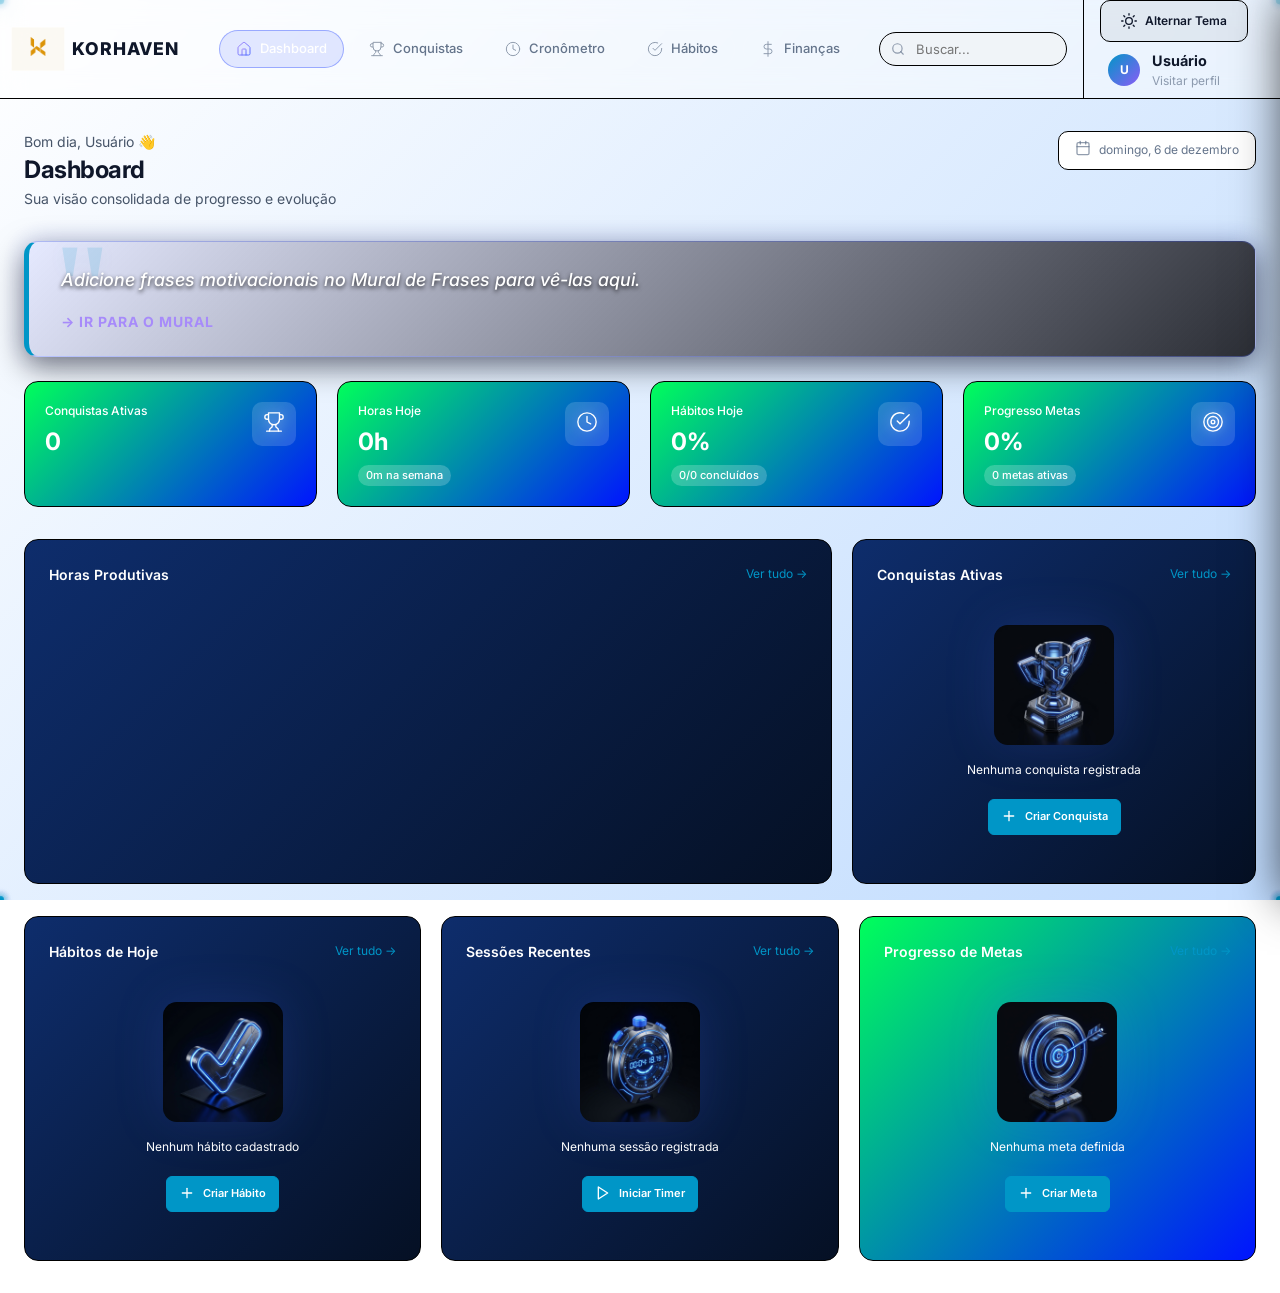
==== commit db82540e: "Add files via upload" ====
--- a/index.html
+++ b/index.html
@@ -177,6 +177,93 @@
           </div>
         </div>
       </div>
+
+      <!-- Mobile Controls (Visible only on Mobile <= 768px) -->
+      <div class="mobile-header-controls">
+        <button id="mobile-theme-btn" class="mobile-icon-btn" onclick="document.getElementById('theme-toggle').click()" aria-label="Alternar Tema" title="Alternar Tema">
+          <svg viewBox="0 0 24 24" width="18" height="18" fill="none" stroke="currentColor" stroke-width="2" stroke-linecap="round" stroke-linejoin="round">
+            <circle cx="12" cy="12" r="5"></circle>
+            <line x1="12" y1="1" x2="12" y2="3"></line>
+            <line x1="12" y1="21" x2="12" y2="23"></line>
+            <line x1="4.22" y1="4.22" x2="5.64" y2="5.64"></line>
+            <line x1="18.36" y1="18.36" x2="19.78" y2="19.78"></line>
+            <line x1="1" y1="12" x2="3" y2="12"></line>
+            <line x1="21" y1="12" x2="23" y2="12"></line>
+            <line x1="4.22" y1="19.78" x2="5.64" y2="18.36"></line>
+            <line x1="18.36" y1="5.64" x2="19.78" y2="4.22"></line>
+          </svg>
+        </button>
+
+        <button class="mobile-menu-btn" id="mobile-menu-btn" onclick="App.toggleMobileMenu()" aria-label="Abrir Menu de Categorias">
+          <span class="hamburger-bar"></span>
+          <span class="hamburger-bar"></span>
+          <span class="hamburger-bar"></span>
+        </button>
+      </div>
+    </aside>
+
+    <!-- Mobile Drawer Overlay & Drawer -->
+    <div class="mobile-drawer-overlay" id="mobile-drawer-overlay" onclick="App.closeMobileMenu()"></div>
+    <aside class="mobile-drawer" id="mobile-drawer" aria-label="Menu de Categorias">
+      <div class="mobile-drawer-header">
+        <div style="display: flex; align-items: center; gap: var(--space-3);">
+          <div class="logo-wrapper" style="height: 38px; width: 38px; position: relative; flex-shrink: 0;">
+            <div class="logo-gradient" style="position: absolute; inset: 0;"></div>
+            <img src="assets/logo.png" alt="Logo" class="logo-img" style="height: 100%; width: 100%; object-fit: contain;">
+          </div>
+          <div>
+            <div style="font-weight: 800; font-size: 1.05rem; color: var(--text-primary); letter-spacing: 1px;">KORHAVEN</div>
+            <div style="font-size: 0.65rem; color: var(--accent); letter-spacing: 1.5px; text-transform: uppercase;">Categorias</div>
+          </div>
+        </div>
+        <button class="mobile-drawer-close" onclick="App.closeMobileMenu()" aria-label="Fechar Menu">
+          <svg viewBox="0 0 24 24" width="22" height="22" fill="none" stroke="currentColor" stroke-width="2.2" stroke-linecap="round" stroke-linejoin="round">
+            <line x1="18" y1="6" x2="6" y2="18"></line>
+            <line x1="6" y1="6" x2="18" y2="18"></line>
+          </svg>
+        </button>
+      </div>
+
+      <div class="mobile-drawer-search">
+        <div class="sidebar-search-wrapper" style="width: 100%;">
+          <svg viewBox="0 0 24 24" fill="none" stroke="currentColor" stroke-width="2" stroke-linecap="round" stroke-linejoin="round">
+            <circle cx="11" cy="11" r="8"></circle>
+            <line x1="21" y1="21" x2="16.65" y2="16.65"></line>
+          </svg>
+          <input type="text" class="sidebar-search-input" style="width: 100%;" placeholder="Filtrar categorias..." id="mobile-sidebar-search" oninput="App.filterMobileCategories(this.value)">
+        </div>
+      </div>
+
+      <div class="mobile-drawer-content">
+        <div class="mobile-section-heading">ESCOLHA UMA CATEGORIA</div>
+        <div class="mobile-categories-list" id="mobile-categories-list">
+          <!-- Rendered by App.renderMobileMenu() -->
+        </div>
+      </div>
+
+      <div class="mobile-drawer-footer">
+        <div class="mobile-drawer-user" onclick="App.closeMobileMenu(); App.openProfile();">
+          <div class="sidebar-user-avatar" id="mobile-avatar-avatar" style="width: 38px; height: 38px; flex-shrink: 0;">
+            <span id="mobile-avatar-initial">K</span>
+            <img id="mobile-avatar-img" src="" style="width: 100%; height: 100%; object-fit: cover; position: absolute; inset: 0; display: none;">
+          </div>
+          <div class="sidebar-user-info" style="flex: 1;">
+            <div class="sidebar-user-name" id="mobile-user-name" style="font-weight: 700; font-size: 0.95rem; color: var(--text-primary);">Korhaven</div>
+            <div class="sidebar-user-status" style="font-size: 0.75rem; color: var(--text-muted);">Configurações e Perfil</div>
+          </div>
+          <svg viewBox="0 0 24 24" width="18" height="18" fill="none" stroke="currentColor" stroke-width="2" stroke-linecap="round" stroke-linejoin="round" style="color: var(--text-muted);">
+            <polyline points="9 18 15 12 9 6"></polyline>
+          </svg>
+        </div>
+        
+        <button class="btn btn-primary" id="mobile-install-btn" style="width: 100%; justify-content: center; gap: var(--space-2); margin-top: var(--space-3); background: linear-gradient(135deg, var(--accent), #8b5cf6);" onclick="App.closeMobileMenu(); PWA.promptInstall();">
+          <svg viewBox="0 0 24 24" width="16" height="16" fill="none" stroke="currentColor" stroke-width="2" stroke-linecap="round" stroke-linejoin="round">
+            <rect x="5" y="2" width="14" height="20" rx="2" ry="2"></rect>
+            <line x1="12" y1="18" x2="12.01" y2="18"></line>
+          </svg>
+          Instalar no Celular
+        </button>
+      </div>
     </aside>
 
     <!-- Main Content -->
--- a/css/layout.css
+++ b/css/layout.css
@@ -2,12 +2,28 @@
    KORHAVEN — Layout (Sidebar + Grid)
    ============================================ */
 
+/* ---- Reset & Viewport Constraints ---- */
+html, body {
+  width: 100%;
+  max-width: 100vw;
+  overflow-x: hidden;
+  margin: 0;
+  padding: 0;
+  box-sizing: border-box;
+}
+
+*, *::before, *::after {
+  box-sizing: border-box;
+}
+
 /* ---- Main Layout ---- */
 .app-layout {
   display: flex;
   flex-direction: column;
   min-height: 100vh;
   width: 100%;
+  max-width: 100vw;
+  overflow-x: hidden;
 }
 
 .bg-particles {
@@ -417,7 +433,235 @@
   color: var(--accent-hover);
 }
 
-/* ---- Responsive ---- */
+/* ============================================
+   MOBILE NAVIGATION DRAWER & CONTROLS
+   ============================================ */
+
+/* Hide mobile header controls on desktop */
+.mobile-header-controls {
+  display: none;
+}
+
+.mobile-drawer-overlay {
+  position: fixed;
+  inset: 0;
+  background: rgba(4, 7, 15, 0.75);
+  backdrop-filter: blur(8px);
+  -webkit-backdrop-filter: blur(8px);
+  z-index: 9990;
+  opacity: 0;
+  visibility: hidden;
+  transition: opacity 0.3s cubic-bezier(0.16, 1, 0.3, 1), visibility 0.3s cubic-bezier(0.16, 1, 0.3, 1);
+}
+
+.mobile-drawer-overlay.open {
+  opacity: 1;
+  visibility: visible;
+}
+
+.mobile-drawer {
+  position: fixed;
+  top: 0;
+  right: 0;
+  width: 86%;
+  max-width: 360px;
+  height: 100vh;
+  height: 100dvh;
+  background: var(--bg-surface);
+  border-left: 1px solid var(--border);
+  z-index: 9995;
+  transform: translateX(105%);
+  transition: transform 0.35s cubic-bezier(0.16, 1, 0.3, 1);
+  display: flex;
+  flex-direction: column;
+  box-shadow: -15px 0 45px rgba(0, 0, 0, 0.7);
+  padding-top: max(10px, env(safe-area-inset-top, 10px));
+  padding-bottom: max(14px, env(safe-area-inset-bottom, 14px));
+}
+
+.mobile-drawer.open {
+  transform: translateX(0);
+}
+
+/* Prevent body scroll when drawer open */
+body.mobile-drawer-open {
+  overflow: hidden !important;
+  touch-action: none;
+}
+
+.mobile-drawer-header {
+  display: flex;
+  align-items: center;
+  justify-content: space-between;
+  padding: var(--space-4) var(--space-5);
+  border-bottom: 1px solid var(--border);
+  flex-shrink: 0;
+}
+
+.mobile-drawer-close {
+  width: 38px;
+  height: 38px;
+  border-radius: var(--radius-md);
+  background: rgba(255, 255, 255, 0.05);
+  border: 1px solid var(--border);
+  color: var(--text-muted);
+  display: flex;
+  align-items: center;
+  justify-content: center;
+  cursor: pointer;
+  transition: all var(--duration-fast) var(--ease-out);
+}
+
+.mobile-drawer-close:hover,
+.mobile-drawer-close:active {
+  background: rgba(255, 255, 255, 0.1);
+  color: var(--text-primary);
+  transform: scale(0.95);
+}
+
+.mobile-drawer-search {
+  padding: var(--space-3) var(--space-5);
+  border-bottom: 1px solid var(--border-subtle);
+  flex-shrink: 0;
+}
+
+.mobile-drawer-content {
+  flex: 1;
+  overflow-y: auto;
+  -webkit-overflow-scrolling: touch;
+  padding: var(--space-4) var(--space-5);
+}
+
+.mobile-section-heading {
+  font-size: 0.68rem;
+  font-weight: 700;
+  letter-spacing: 1.5px;
+  color: var(--accent);
+  text-transform: uppercase;
+  margin-bottom: var(--space-3);
+  padding-left: 2px;
+}
+
+.mobile-categories-list {
+  display: flex;
+  flex-direction: column;
+  gap: var(--space-2);
+}
+
+.mobile-cat-card {
+  display: flex;
+  align-items: center;
+  gap: var(--space-3);
+  width: 100%;
+  padding: 10px 14px;
+  border-radius: var(--radius-lg);
+  background: rgba(255, 255, 255, 0.03);
+  border: 1px solid var(--border);
+  color: var(--text-primary);
+  text-align: left;
+  cursor: pointer;
+  transition: all var(--duration-fast) var(--ease-out);
+  user-select: none;
+  -webkit-tap-highlight-color: transparent;
+}
+
+.mobile-cat-card:active {
+  transform: scale(0.98);
+  background: rgba(255, 255, 255, 0.08);
+}
+
+.mobile-cat-card.active {
+  background: var(--accent-soft);
+  border-color: var(--accent);
+  box-shadow: 0 0 16px var(--accent-glow);
+}
+
+.mobile-cat-icon {
+  width: 38px;
+  height: 38px;
+  border-radius: var(--radius-md);
+  background: rgba(255, 255, 255, 0.06);
+  display: flex;
+  align-items: center;
+  justify-content: center;
+  flex-shrink: 0;
+  color: var(--accent);
+  transition: all var(--duration-fast) var(--ease-out);
+}
+
+.mobile-cat-icon svg {
+  width: 18px;
+  height: 18px;
+}
+
+.mobile-cat-card.active .mobile-cat-icon {
+  background: var(--accent);
+  color: #060B19;
+}
+
+.mobile-cat-info {
+  display: flex;
+  flex-direction: column;
+  flex: 1;
+  min-width: 0;
+}
+
+.mobile-cat-title {
+  font-weight: 600;
+  font-size: 0.9rem;
+  color: var(--text-primary);
+}
+
+.mobile-cat-sub {
+  font-size: 0.72rem;
+  color: var(--text-muted);
+  white-space: nowrap;
+  overflow: hidden;
+  text-overflow: ellipsis;
+}
+
+.mobile-cat-active-pill {
+  font-size: 0.65rem;
+  font-weight: 700;
+  text-transform: uppercase;
+  letter-spacing: 0.5px;
+  padding: 3px 8px;
+  border-radius: var(--radius-full);
+  background: var(--accent);
+  color: #060B19;
+  flex-shrink: 0;
+}
+
+.mobile-cat-arrow {
+  color: var(--text-dim);
+  flex-shrink: 0;
+}
+
+.mobile-drawer-footer {
+  padding: var(--space-4) var(--space-5);
+  border-top: 1px solid var(--border);
+  background: var(--bg-surface);
+  flex-shrink: 0;
+}
+
+.mobile-drawer-user {
+  display: flex;
+  align-items: center;
+  gap: var(--space-3);
+  padding: var(--space-2) var(--space-3);
+  border-radius: var(--radius-md);
+  background: rgba(255, 255, 255, 0.04);
+  border: 1px solid var(--border);
+  cursor: pointer;
+  transition: all var(--duration-fast) var(--ease-out);
+}
+
+.mobile-drawer-user:hover,
+.mobile-drawer-user:active {
+  background: rgba(255, 255, 255, 0.08);
+}
+
+/* ---- Responsive Overhaul ---- */
 @media (max-width: 1200px) {
   .grid-4 { grid-template-columns: repeat(2, 1fr); }
 }
@@ -429,26 +673,191 @@
 }
 
 @media (max-width: 768px) {
+  /* Strict mobile layout: absolutely no horizontal wobble */
+  html, body, .app-layout {
+    width: 100% !important;
+    max-width: 100vw !important;
+    overflow-x: hidden !important;
+  }
+
+  body {
+    background-attachment: scroll !important;
+  }
+
+  .sidebar {
+    display: flex !important;
+    justify-content: space-between !important;
+    align-items: center !important;
+    height: auto !important;
+    min-height: 58px !important;
+    padding: max(8px, env(safe-area-inset-top, 8px)) var(--space-4) 8px var(--space-4) !important;
+    width: 100% !important;
+    max-width: 100vw !important;
+    box-sizing: border-box !important;
+  }
+
+  .sidebar-header {
+    padding: 0 !important;
+  }
+
+  /* Hide desktop header nav elements to prevent horizontal overflow */
+  .sidebar-nav,
+  .sidebar-search,
+  .sidebar-footer {
+    display: none !important;
+  }
+
+  /* Display mobile header actions */
+  .mobile-header-controls {
+    display: flex !important;
+    align-items: center;
+    gap: var(--space-2);
+  }
+
+  .mobile-icon-btn {
+    width: 40px;
+    height: 40px;
+    border-radius: var(--radius-md);
+    background: rgba(255, 255, 255, 0.05);
+    border: 1px solid var(--border);
+    color: var(--text-secondary);
+    display: flex;
+    align-items: center;
+    justify-content: center;
+    cursor: pointer;
+    transition: all var(--duration-fast) var(--ease-out);
+  }
+
+  .mobile-icon-btn:active {
+    transform: scale(0.95);
+    background: rgba(255, 255, 255, 0.1);
+  }
+
+  /* 3 Horizontal Bars Hamburger Button */
+  .mobile-menu-btn {
+    display: flex !important;
+    flex-direction: column;
+    justify-content: center;
+    align-items: center;
+    width: 42px;
+    height: 42px;
+    border-radius: var(--radius-md);
+    background: rgba(255, 255, 255, 0.06);
+    border: 1px solid var(--border);
+    cursor: pointer;
+    gap: 5px;
+    padding: 0;
+    transition: all var(--duration-fast) var(--ease-out);
+  }
+
+  .mobile-menu-btn:active {
+    transform: scale(0.95);
+    background: rgba(255, 255, 255, 0.12);
+  }
+
+  .hamburger-bar {
+    width: 20px;
+    height: 2px;
+    background-color: var(--text-primary);
+    border-radius: 2px;
+    transition: all 0.25s cubic-bezier(0.16, 1, 0.3, 1);
+  }
+
+  .mobile-menu-btn.open .hamburger-bar:nth-child(1) {
+    transform: translateY(7px) rotate(45deg);
+  }
+  .mobile-menu-btn.open .hamburger-bar:nth-child(2) {
+    opacity: 0;
+    transform: scaleX(0);
+  }
+  .mobile-menu-btn.open .hamburger-bar:nth-child(3) {
+    transform: translateY(-7px) rotate(-45deg);
+  }
+
+  /* Main content mobile padding */
   .main-content {
-    margin-left: 0;
-    padding: var(--space-5);
-  }
-
+    margin-left: 0 !important;
+    padding: var(--space-4) !important;
+    width: 100% !important;
+    max-width: 100vw !important;
+    box-sizing: border-box !important;
+    overflow-x: hidden !important;
+  }
+
+  .main-content-inner {
+    width: 100% !important;
+    max-width: 100% !important;
+    box-sizing: border-box !important;
+  }
+
+  /* Grids and Cards mobile fit */
   .grid-4,
   .grid-3,
-  .grid-2 {
-    grid-template-columns: 1fr;
+  .grid-2,
+  .grid-2-1,
+  .grid-1-2 {
+    grid-template-columns: 1fr !important;
+    width: 100% !important;
+    max-width: 100% !important;
+    box-sizing: border-box !important;
+    gap: var(--space-4) !important;
+  }
+
+  .card, .stat-card, .table-container {
+    max-width: 100% !important;
+    box-sizing: border-box !important;
   }
 
   .page-header {
-    flex-direction: column;
+    flex-direction: column !important;
+    align-items: flex-start !important;
+    gap: var(--space-3) !important;
+    margin-bottom: var(--space-5) !important;
+  }
+
+  .page-header-right {
+    width: 100% !important;
+    flex-wrap: wrap !important;
+  }
+
+  .page-header-right .btn {
+    flex: 1 !important;
+    justify-content: center !important;
+  }
+
+  /* Modals on mobile */
+  .modal {
+    width: 94% !important;
+    max-width: 94% !important;
+    margin: var(--space-4) auto !important;
+    padding: var(--space-4) !important;
+  }
+
+  /* Responsive Splash Screen */
+  .splash-logo-animated {
+    width: 90px !important;
+    height: 90px !important;
+  }
+  .splash-title-animated {
+    font-size: 2.2rem !important;
+  }
+  .splash-subtitle-animated {
+    font-size: 0.85rem !important;
   }
 }
 
 @media (max-width: 480px) {
   .main-content {
-    padding: var(--space-4);
-
+    padding: var(--space-3) !important;
+  }
+  .page-title {
+    font-size: var(--font-xl) !important;
+  }
+  .sidebar-logo-text {
+    font-size: 1rem !important;
+  }
+  .splash-title-animated {
+    font-size: 1.8rem !important;
   }
 }
 
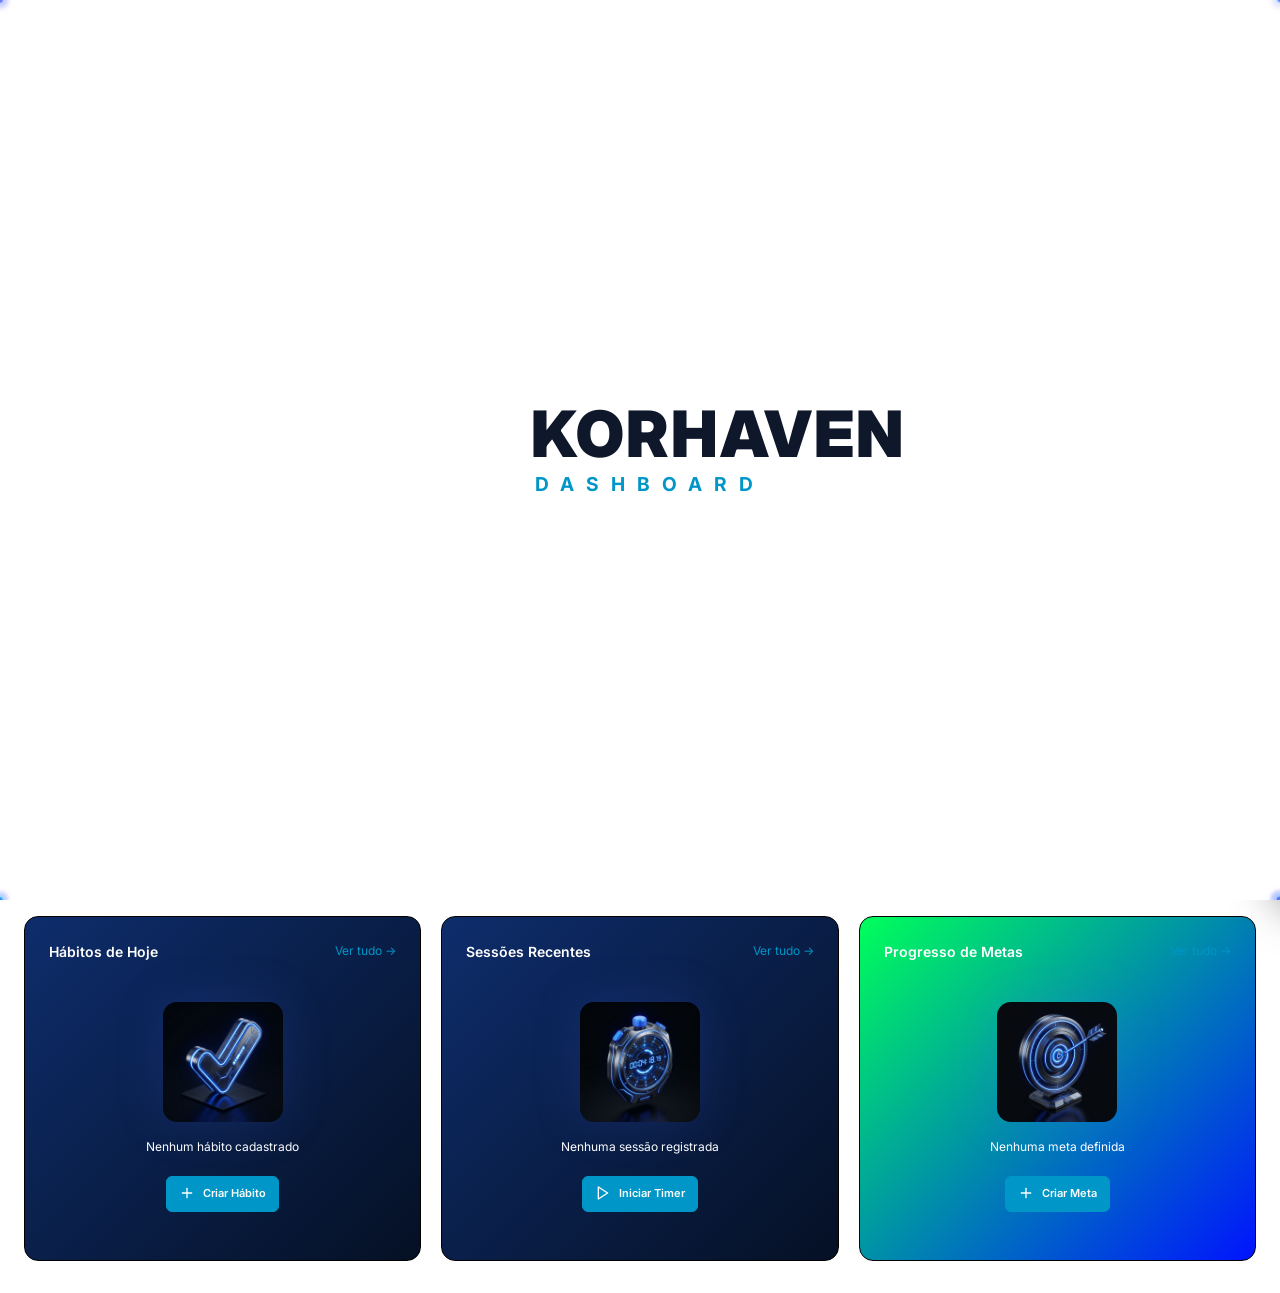
==== commit 66c6d39a: "Add files via upload" ====
--- a/index.html
+++ b/index.html
@@ -94,6 +94,37 @@
         <button class="btn btn-primary" style="width: 100%; justify-content: center; padding: var(--space-4);" onclick="App.handleRegister()">Criar Conta e Entrar</button>
       </div>
 
+      <!-- Quick 1-Tap Login (Saved account on device) -->
+      <div id="auth-quick-login" style="display: none;">
+        <div style="display: flex; flex-direction: column; align-items: center; gap: var(--space-3); margin-bottom: var(--space-6);">
+          <div style="width: 76px; height: 76px; border-radius: 50%; background: var(--accent-soft); border: 2px solid var(--accent); display: flex; align-items: center; justify-content: center; position: relative; overflow: hidden; box-shadow: 0 0 20px var(--accent-glow);">
+            <span id="auth-quick-initial" style="font-size: 30px; font-weight: 800; color: var(--accent);">K</span>
+            <img id="auth-quick-avatar" src="" style="width: 100%; height: 100%; object-fit: cover; position: absolute; inset: 0; display: none;">
+          </div>
+          <div style="text-align: center;">
+            <div id="auth-quick-name" style="font-size: 1.25rem; font-weight: 700; color: var(--text-primary); margin-bottom: 2px;">Usuário</div>
+            <div style="font-size: 0.8rem; color: var(--text-muted); display: flex; align-items: center; justify-content: center; gap: 6px;">
+              <svg viewBox="0 0 24 24" width="14" height="14" fill="none" stroke="var(--success)" stroke-width="2.5" stroke-linecap="round" stroke-linejoin="round">
+                <path d="M22 11.08V12a10 10 0 1 1-5.93-9.14"></path>
+                <polyline points="22 4 12 14.01 9 11.01"></polyline>
+              </svg>
+              Sessão salva no smartphone
+            </div>
+          </div>
+        </div>
+
+        <button class="btn btn-primary" id="auth-quick-btn" style="width: 100%; justify-content: center; padding: var(--space-4); font-size: 1rem; font-weight: 700; gap: var(--space-2);" onclick="App.handleQuickLogin()">
+          <span id="auth-quick-btn-label">Entrar no Korhaven</span>
+          <svg viewBox="0 0 24 24" width="18" height="18" fill="none" stroke="currentColor" stroke-width="2.5" stroke-linecap="round" stroke-linejoin="round">
+            <polyline points="9 18 15 12 9 6"></polyline>
+          </svg>
+        </button>
+
+        <button type="button" class="btn btn-ghost" style="margin-top: var(--space-4); font-size: 0.85rem; color: var(--text-muted); width: 100%; justify-content: center;" onclick="App.showFullLoginForm()">
+          Entrar com senha ou outra conta
+        </button>
+      </div>
+
       <!-- Login Form -->
       <div id="auth-login-form" style="display: none;">
         <div class="auth-form-group">
@@ -105,6 +136,9 @@
           <input type="password" id="auth-login-pass" class="auth-input" placeholder="Senha">
         </div>
         <button class="btn btn-primary" style="width: 100%; justify-content: center; padding: var(--space-4);" onclick="App.handleLogin()">Entrar</button>
+        <button type="button" id="auth-back-to-quick" class="btn btn-ghost" style="margin-top: var(--space-3); font-size: 0.85rem; color: var(--text-muted); width: 100%; justify-content: center; display: none;" onclick="App.showQuickLoginForm()">
+          Voltar para login rápido
+        </button>
       </div>
     </div>
   </div>
@@ -412,6 +446,7 @@
   <!-- Scripts (order matters: utils & store first, then modules, then app) -->
   <script src="js/store.js"></script>
   <script src="js/utils.js"></script>
+  <script src="js/picker.js"></script>
   <script src="js/dashboard.js"></script>
   <script src="js/achievements.js"></script>
   <script src="js/timer.js"></script>
@@ -422,6 +457,7 @@
   <script src="js/evolution.js"></script>
   <script src="js/media.js"></script>
   <script src="js/notes.js"></script>
+  <script src="js/haven.js"></script>
   <script src="js/pwa.js"></script>
   <script src="js/app.js"></script>
 </body>
--- a/css/variables.css
+++ b/css/variables.css
@@ -188,8 +188,9 @@
   filter: none;
 }
 
-[data-theme="light"] .logo-gradient {
-  background: transparent;
+/* Light mode: multiply makes black bg transparent on white, keeping the blue K */
+[data-theme="light"] .logo-img {
+  mix-blend-mode: multiply;
 }
 
 
--- a/css/layout.css
+++ b/css/layout.css
@@ -57,9 +57,18 @@
   padding: env(safe-area-inset-top, 0px) max(var(--space-4), env(safe-area-inset-right, 0px)) 0 max(var(--space-4), env(safe-area-inset-left, 0px));
   transition: all var(--duration-slow) var(--ease-out);
 }
+[data-theme="light"] .logo-wrapper {
+  background: #0B1120 !important;
+  border-radius: 12px !important;
+  box-shadow: 0 2px 10px rgba(0, 0, 0, 0.18) !important;
+  display: inline-flex !important;
+  align-items: center !important;
+  justify-content: center !important;
+  overflow: hidden !important;
+}
 [data-theme="light"] .logo-img {
-  filter: invert(1); /* Torna o K preto/escuro */
-  mix-blend-mode: normal; /* Desativa o efeito que escondia o logo sem o fundo branco */
+  filter: none !important;
+  mix-blend-mode: screen !important;
 }
 [data-theme="light"] .sidebar {
   background: rgba(255, 255, 255, 0.45);
--- a/css/components.css
+++ b/css/components.css
@@ -984,3 +984,486 @@
   background: rgba(255,255,255,0.05);
   color: var(--text-primary);
 }
+
+/* ============================================
+   KORHAVEN CUSTOM DATE & TIME PICKER
+   ============================================ */
+
+/* Trigger Input Replacement */
+.korhaven-picker-trigger {
+  display: flex;
+  align-items: center;
+  gap: var(--space-3);
+  width: 100%;
+  padding: 10px 14px;
+  background: var(--bg-primary);
+  border: 1px solid var(--border);
+  border-radius: var(--radius-md);
+  color: var(--text-primary);
+  cursor: pointer;
+  transition: all var(--duration-fast) var(--ease-out);
+  user-select: none;
+  position: relative;
+}
+
+.korhaven-picker-trigger:hover {
+  border-color: var(--accent);
+  background: rgba(0, 229, 255, 0.04);
+  box-shadow: 0 0 10px rgba(0, 229, 255, 0.15);
+}
+
+.korhaven-picker-trigger .trigger-icon {
+  display: flex;
+  align-items: center;
+  justify-content: center;
+  color: var(--accent);
+  flex-shrink: 0;
+}
+
+.korhaven-picker-trigger .trigger-value {
+  font-size: var(--font-base);
+  font-weight: var(--fw-semibold);
+  letter-spacing: 0.5px;
+  flex: 1;
+}
+
+.korhaven-picker-trigger::after {
+  content: '';
+  width: 7px;
+  height: 7px;
+  border-right: 2px solid var(--text-muted);
+  border-bottom: 2px solid var(--text-muted);
+  transform: rotate(45deg);
+  margin-right: 4px;
+  transition: border-color var(--duration-fast);
+}
+
+.korhaven-picker-trigger:hover::after {
+  border-color: var(--accent);
+}
+
+/* Overlays */
+.korhaven-picker-overlay {
+  position: fixed;
+  inset: 0;
+  background: rgba(0, 0, 0, 0.75);
+  backdrop-filter: blur(8px);
+  z-index: 10000;
+  display: flex;
+  align-items: center;
+  justify-content: center;
+  padding: var(--space-4);
+  opacity: 0;
+  visibility: hidden;
+  transition: all var(--duration-fast) var(--ease-out);
+}
+
+.korhaven-picker-overlay.active {
+  opacity: 1;
+  visibility: visible;
+}
+
+/* Picker Cards */
+.korhaven-picker-card {
+  width: 100%;
+  max-width: 420px;
+  background: linear-gradient(165deg, #10192e 0%, #070c18 100%);
+  border: 1px solid rgba(0, 229, 255, 0.35);
+  border-radius: var(--radius-xl);
+  box-shadow: 0 25px 60px rgba(0, 0, 0, 0.8), 0 0 30px rgba(0, 229, 255, 0.15);
+  overflow: hidden;
+  padding: var(--space-5);
+  display: flex;
+  flex-direction: column;
+  gap: var(--space-4);
+  transform: translateY(12px) scale(0.97);
+  transition: transform var(--duration-fast) var(--ease-spring);
+}
+
+.korhaven-picker-overlay.active .korhaven-picker-card {
+  transform: translateY(0) scale(1);
+}
+
+/* Header & Tags */
+.picker-header {
+  display: flex;
+  align-items: center;
+  justify-content: space-between;
+}
+
+.picker-brand-tag {
+  display: inline-flex;
+  align-items: center;
+  gap: 8px;
+  font-size: 0.72rem;
+  font-weight: 800;
+  letter-spacing: 1.5px;
+  color: var(--accent);
+  text-transform: uppercase;
+}
+
+.picker-pulse-dot {
+  width: 8px;
+  height: 8px;
+  border-radius: 50%;
+  background: var(--accent);
+  box-shadow: 0 0 8px var(--accent);
+  display: inline-block;
+  animation: pulse-dot 2s infinite;
+}
+
+@keyframes pulse-dot {
+  0%, 100% { opacity: 1; transform: scale(1); }
+  50% { opacity: 0.4; transform: scale(0.8); }
+}
+
+.picker-close-btn {
+  width: 28px;
+  height: 28px;
+  border-radius: 50%;
+  display: flex;
+  align-items: center;
+  justify-content: center;
+  color: var(--text-muted);
+  background: rgba(255, 255, 255, 0.05);
+  border: 1px solid var(--border);
+  cursor: pointer;
+  font-size: 1.1rem;
+  transition: all var(--duration-fast);
+}
+
+.picker-close-btn:hover {
+  background: var(--danger-soft);
+  color: var(--danger);
+  border-color: var(--danger);
+}
+
+/* Display Banners */
+.picker-display-banner {
+  background: rgba(0, 229, 255, 0.06);
+  border: 1px solid rgba(0, 229, 255, 0.2);
+  border-radius: var(--radius-md);
+  padding: var(--space-3) var(--space-4);
+  text-align: center;
+}
+
+.picker-display-sub {
+  font-size: 0.65rem;
+  font-weight: 700;
+  letter-spacing: 1px;
+  color: var(--accent);
+  text-transform: uppercase;
+  margin-bottom: 2px;
+}
+
+.picker-display-main {
+  font-size: 1.1rem;
+  font-weight: 800;
+  color: #ffffff;
+  letter-spacing: 0.5px;
+}
+
+/* Shortcuts */
+.picker-shortcuts {
+  display: grid;
+  grid-template-columns: repeat(4, 1fr);
+  gap: 6px;
+}
+
+.picker-shortcut-pill {
+  padding: 6px 4px;
+  border-radius: var(--radius-sm);
+  background: rgba(255, 255, 255, 0.04);
+  border: 1px solid var(--border);
+  color: var(--text-secondary);
+  font-size: 0.75rem;
+  font-weight: 600;
+  cursor: pointer;
+  text-align: center;
+  transition: all var(--duration-fast);
+}
+
+.picker-shortcut-pill:hover {
+  background: var(--accent-soft);
+  color: var(--accent);
+  border-color: var(--accent);
+}
+
+/* Month Navigation */
+.datepicker-nav {
+  display: flex;
+  align-items: center;
+  justify-content: space-between;
+  padding: 4px 0;
+}
+
+.datepicker-month-year-label {
+  font-size: 1rem;
+  font-weight: 700;
+  color: var(--text-primary);
+  letter-spacing: 0.5px;
+}
+
+.picker-nav-btn {
+  width: 32px;
+  height: 32px;
+  border-radius: var(--radius-sm);
+  display: flex;
+  align-items: center;
+  justify-content: center;
+  color: var(--text-secondary);
+  background: rgba(255, 255, 255, 0.04);
+  border: 1px solid var(--border);
+  cursor: pointer;
+  transition: all var(--duration-fast);
+}
+
+.picker-nav-btn:hover {
+  background: var(--accent-soft);
+  color: var(--accent);
+  border-color: var(--accent);
+}
+
+/* Weekday Grid */
+.datepicker-weekdays-grid {
+  display: grid;
+  grid-template-columns: repeat(7, 1fr);
+  text-align: center;
+  font-size: 0.7rem;
+  font-weight: 700;
+  color: var(--accent);
+  letter-spacing: 0.5px;
+  padding-bottom: 4px;
+  border-bottom: 1px solid rgba(255, 255, 255, 0.06);
+}
+
+/* Days Grid */
+.datepicker-days-grid {
+  display: grid;
+  grid-template-columns: repeat(7, 1fr);
+  gap: 4px;
+}
+
+.dp-day-cell {
+  aspect-ratio: 1;
+  display: flex;
+  align-items: center;
+  justify-content: center;
+  border-radius: var(--radius-sm);
+  border: 1px solid transparent;
+  font-size: 0.85rem;
+  font-weight: 600;
+  color: var(--text-primary);
+  background: transparent;
+  cursor: pointer;
+  transition: all 0.15s;
+}
+
+.dp-day-cell:hover {
+  background: rgba(255, 255, 255, 0.08);
+  border-color: rgba(255, 255, 255, 0.15);
+}
+
+.dp-day-cell.other-month {
+  color: var(--text-dim);
+  opacity: 0.35;
+}
+
+.dp-day-cell.is-today {
+  border-color: var(--accent);
+  color: var(--accent);
+}
+
+.dp-day-cell.is-selected {
+  background: var(--accent);
+  color: #060B19;
+  font-weight: 800;
+  border-color: var(--accent);
+  box-shadow: 0 0 12px var(--accent-glow);
+}
+
+/* ============================================
+   TIMEPICKER SPECIFIC STYLES
+   ============================================ */
+/* ============================================
+   TIMEPICKER SPECIFIC STYLES (iOS Wheel Picker)
+   ============================================ */
+.ios-time-picker-container {
+  display: flex;
+  flex-direction: column;
+  margin: var(--space-2) 0 var(--space-3);
+}
+
+.ios-wheel-header {
+  display: flex;
+  justify-content: space-around;
+  padding: 0 var(--space-6) 6px;
+  border-bottom: 1px solid rgba(255, 255, 255, 0.06);
+}
+
+.ios-wheel-header span {
+  font-size: 0.68rem;
+  font-weight: 700;
+  letter-spacing: 1.5px;
+  color: #a78bfa;
+  text-transform: uppercase;
+}
+
+.ios-time-wheel-box {
+  position: relative;
+  display: flex;
+  align-items: center;
+  justify-content: center;
+  height: 210px;
+  background: rgba(4, 7, 18, 0.75);
+  border: 1px solid rgba(139, 92, 246, 0.28);
+  border-radius: var(--radius-lg);
+  overflow: hidden;
+  box-shadow: inset 0 0 35px rgba(0, 0, 0, 0.9);
+}
+
+/* Lente central de seleção translúcida estilo iPhone */
+.ios-picker-lens {
+  position: absolute;
+  top: 50%;
+  left: 10px;
+  right: 10px;
+  height: 46px;
+  transform: translateY(-50%);
+  background: rgba(139, 92, 246, 0.12);
+  border-top: 1px solid rgba(139, 92, 246, 0.6);
+  border-bottom: 1px solid rgba(139, 92, 246, 0.6);
+  border-radius: var(--radius-sm);
+  pointer-events: none;
+  z-index: 2;
+  box-shadow: 0 0 18px rgba(139, 92, 246, 0.25), inset 0 0 12px rgba(139, 92, 246, 0.1);
+}
+
+/* Máscara de vinheta degradê que cria o efeito de cilindro 3D curvo */
+.ios-picker-vignette {
+  position: absolute;
+  inset: 0;
+  pointer-events: none;
+  z-index: 3;
+  background: linear-gradient(
+    to bottom,
+    rgba(7, 12, 24, 0.98) 0%,
+    rgba(7, 12, 24, 0.72) 18%,
+    rgba(7, 12, 24, 0) 38%,
+    rgba(7, 12, 24, 0) 62%,
+    rgba(7, 12, 24, 0.72) 82%,
+    rgba(7, 12, 24, 0.98) 100%
+  );
+}
+
+.ios-wheel-column {
+  flex: 1;
+  height: 210px;
+  overflow-y: scroll;
+  scroll-snap-type: y mandatory;
+  -webkit-overflow-scrolling: touch;
+  padding: 82px 0;
+  z-index: 1;
+  scrollbar-width: none;
+}
+
+.ios-wheel-column::-webkit-scrollbar {
+  display: none;
+}
+
+.ios-wheel-item {
+  height: 46px;
+  display: flex;
+  align-items: center;
+  justify-content: center;
+  font-size: 1.35rem;
+  font-weight: 500;
+  font-family: -apple-system, BlinkMacSystemFont, "Segoe UI", Roboto, monospace;
+  color: var(--text-dim);
+  scroll-snap-align: center;
+  cursor: pointer;
+  user-select: none;
+  transition: transform 0.14s cubic-bezier(0.2, 0, 0, 1), color 0.14s ease, opacity 0.14s ease, font-size 0.14s ease;
+  opacity: 0.25;
+  transform: scale(0.85);
+}
+
+.ios-wheel-item.is-far {
+  opacity: 0.42;
+  transform: scale(0.92);
+  color: var(--text-muted);
+}
+
+.ios-wheel-item.is-adjacent {
+  opacity: 0.72;
+  transform: scale(1);
+  color: var(--text-secondary);
+}
+
+.ios-wheel-item.is-selected {
+  opacity: 1;
+  transform: scale(1.18);
+  font-weight: 800;
+  font-size: 1.85rem;
+  color: #ffffff;
+  text-shadow: 0 0 16px rgba(139, 92, 246, 0.8), 0 0 28px rgba(139, 92, 246, 0.4);
+}
+
+.ios-picker-colon {
+  font-size: 1.8rem;
+  font-weight: 800;
+  color: #8b5cf6;
+  margin: 0 4px;
+  z-index: 4;
+  user-select: none;
+  text-shadow: 0 0 12px rgba(139, 92, 246, 0.6);
+  animation: pulse-colon 2s infinite ease-in-out;
+}
+
+@keyframes pulse-colon {
+  0%, 100% { opacity: 1; transform: scale(1); }
+  50% { opacity: 0.4; transform: scale(0.92); }
+}
+
+.picker-section-label {
+  font-size: 0.7rem;
+  font-weight: 700;
+  letter-spacing: 1px;
+  color: var(--text-muted);
+  text-transform: uppercase;
+  margin-bottom: 6px;
+}
+
+.timepicker-presets-grid {
+  display: grid;
+  grid-template-columns: repeat(3, 1fr);
+  gap: 6px;
+}
+
+.tp-preset-chip {
+  padding: 7px 4px;
+  border-radius: var(--radius-sm);
+  background: rgba(255, 255, 255, 0.04);
+  border: 1px solid var(--border);
+  color: var(--text-secondary);
+  font-size: 0.75rem;
+  font-weight: 600;
+  cursor: pointer;
+  text-align: center;
+  transition: all var(--duration-fast);
+}
+
+.tp-preset-chip:hover {
+  background: rgba(139, 92, 246, 0.15);
+  border-color: #8b5cf6;
+  color: #c4b5fd;
+}
+
+.picker-footer {
+  display: flex;
+  align-items: center;
+  justify-content: flex-end;
+  gap: var(--space-2);
+  padding-top: var(--space-3);
+  border-top: 1px solid rgba(255, 255, 255, 0.08);
+}
--- a/css/modules.css
+++ b/css/modules.css
@@ -1060,10 +1060,1397 @@
 .chart-container.sm { height: 180px; }
 .chart-container.lg { height: 350px; }
 
+/* ============================
+   NOTES (ANOTAÇÕES) 3 TYPES & FICHÁRIO
+   ============================ */
+
+.notes-grid {
+  display: grid;
+  grid-template-columns: repeat(auto-fill, minmax(320px, 1fr));
+  gap: var(--space-5);
+}
+
+.note-card {
+  background: linear-gradient(145deg, rgba(18, 28, 48, 0.85), rgba(10, 16, 30, 0.95));
+  backdrop-filter: blur(12px);
+  border: 1px solid var(--border);
+  border-radius: var(--radius-lg);
+  padding: var(--space-5);
+  display: flex;
+  flex-direction: column;
+  gap: var(--space-3);
+  position: relative;
+  overflow: hidden;
+  transition: transform var(--duration-fast) var(--ease-out), 
+              border-color var(--duration-fast) var(--ease-out), 
+              box-shadow var(--duration-fast) var(--ease-out);
+  box-shadow: 0 4px 20px rgba(0, 0, 0, 0.25);
+}
+
+.note-card:hover {
+  transform: translateY(-3px);
+  border-color: rgba(0, 229, 255, 0.4);
+  box-shadow: 0 10px 30px rgba(0, 229, 255, 0.12);
+}
+
+.note-card.card-fixa {
+  border-left: 3px solid #00E5FF;
+}
+
+.note-card.card-diaria {
+  border-left: 3px solid #8b5cf6;
+}
+
+.note-card.card-diaria-super {
+  border-left: 3px solid #ef4444;
+  box-shadow: 0 4px 20px rgba(239, 68, 68, 0.15);
+}
+
+.note-card.card-diaria-super:hover {
+  border-color: rgba(239, 68, 68, 0.6);
+  box-shadow: 0 10px 30px rgba(239, 68, 68, 0.25);
+}
+
+.note-card.card-prolongada {
+  border-left: 3px solid #10b981;
+}
+
+.note-card.card-expirada {
+  border-left: 3px solid #f59e0b;
+  opacity: 0.85;
+}
+
+/* Note Type Badges */
+.badge-note-type {
+  display: inline-flex;
+  align-items: center;
+  gap: 5px;
+  font-size: 0.72rem;
+  font-weight: 700;
+  text-transform: uppercase;
+  letter-spacing: 0.5px;
+  padding: 3px 8px;
+  border-radius: 6px;
+}
+
+.badge-note-fixa {
+  background: rgba(0, 229, 255, 0.12);
+  color: #00E5FF;
+  border: 1px solid rgba(0, 229, 255, 0.3);
+}
+
+.badge-note-diaria {
+  background: rgba(139, 92, 246, 0.15);
+  color: #a78bfa;
+  border: 1px solid rgba(139, 92, 246, 0.3);
+}
+
+.badge-note-prolongada {
+  background: rgba(16, 185, 129, 0.12);
+  color: #34d399;
+  border: 1px solid rgba(16, 185, 129, 0.3);
+}
+
+.badge-note-expirada {
+  background: rgba(245, 158, 11, 0.12);
+  color: #fbbf24;
+  border: 1px solid rgba(245, 158, 11, 0.3);
+}
+
+/* Importance Badges */
+.importance-tag {
+  display: inline-flex;
+  align-items: center;
+  gap: 5px;
+  font-size: 0.75rem;
+  font-weight: 700;
+  padding: 3px 10px;
+  border-radius: 12px;
+}
+
+.importance-normal {
+  background: rgba(83, 109, 255, 0.15);
+  color: #818cf8;
+  border: 1px solid rgba(83, 109, 255, 0.3);
+}
+
+.importance-importante {
+  background: rgba(245, 158, 11, 0.18);
+  color: #fbbf24;
+  border: 1px solid rgba(245, 158, 11, 0.4);
+  box-shadow: 0 0 10px rgba(245, 158, 11, 0.15);
+}
+
+.importance-super {
+  background: rgba(239, 68, 68, 0.22);
+  color: #fca5a5;
+  border: 1px solid rgba(239, 68, 68, 0.5);
+  box-shadow: 0 0 14px rgba(239, 68, 68, 0.3);
+  animation: pulse-super 2.5s infinite;
+}
+
+@keyframes pulse-super {
+  0%, 100% { box-shadow: 0 0 12px rgba(239, 68, 68, 0.25); }
+  50% { box-shadow: 0 0 20px rgba(239, 68, 68, 0.5); }
+}
+
+/* Image on Card (Fixa & others) */
+.note-card-img-wrap {
+  width: 100%;
+  max-height: 190px;
+  border-radius: var(--radius-md);
+  overflow: hidden;
+  position: relative;
+  background: rgba(0, 0, 0, 0.3);
+  border: 1px solid var(--border);
+  display: flex;
+  align-items: center;
+  justify-content: center;
+  cursor: pointer;
+}
+
+.note-card-img-wrap img {
+  width: 100%;
+  height: 100%;
+  max-height: 190px;
+  object-fit: cover;
+  transition: transform var(--duration-base) var(--ease-out);
+}
+
+.note-card-img-wrap:hover img {
+  transform: scale(1.03);
+}
+
+/* Deadline & Info Boxes */
+.note-deadline-box {
+  display: inline-flex;
+  align-items: center;
+  gap: 6px;
+  padding: 4px 10px;
+  border-radius: 8px;
+  font-size: 0.8rem;
+  font-weight: 600;
+  background: rgba(255, 255, 255, 0.04);
+  border: 1px solid var(--border);
+  color: var(--text-secondary);
+}
+
+.note-deadline-box.active-countdown {
+  background: rgba(139, 92, 246, 0.1);
+  border-color: rgba(139, 92, 246, 0.3);
+  color: #c4b5fd;
+}
+
+.note-deadline-box.urgent {
+  background: rgba(239, 68, 68, 0.12);
+  border-color: rgba(239, 68, 68, 0.4);
+  color: #fca5a5;
+}
+
+.note-deadline-box.expired {
+  background: rgba(245, 158, 11, 0.12);
+  border-color: rgba(245, 158, 11, 0.4);
+  color: #fbbf24;
+}
+
+/* Type Filter Tabs */
+.notes-type-tabs {
+  display: flex;
+  gap: var(--space-2);
+  overflow-x: auto;
+  white-space: nowrap;
+  padding-bottom: 4px;
+  scrollbar-width: thin;
+}
+
+.notes-type-tab-item {
+  display: inline-flex;
+  align-items: center;
+  gap: 8px;
+  padding: 8px 16px;
+  border-radius: var(--radius-md);
+  font-size: var(--font-sm);
+  font-weight: var(--fw-semibold);
+  color: var(--text-muted);
+  background: var(--bg-surface);
+  border: 1px solid var(--border);
+  cursor: pointer;
+  transition: all var(--duration-fast) var(--ease-out);
+}
+
+.notes-type-tab-item:hover {
+  color: var(--text-primary);
+  border-color: rgba(255, 255, 255, 0.15);
+}
+
+.notes-type-tab-item.active {
+  background: var(--accent-soft);
+  color: var(--accent);
+  border-color: var(--accent);
+  box-shadow: 0 0 12px var(--accent-glow);
+}
+
+.notes-type-tab-item .tab-counter {
+  font-size: 0.72rem;
+  padding: 2px 7px;
+  border-radius: 10px;
+  background: rgba(255, 255, 255, 0.08);
+  color: inherit;
+}
+
+.notes-type-tab-item.active .tab-counter {
+  background: rgba(0, 229, 255, 0.25);
+  color: #ffffff;
+}
+
+/* Modal Note Type Selector Buttons */
+.modal-note-type-selector {
+  display: grid;
+  grid-template-columns: repeat(3, 1fr);
+  gap: var(--space-2);
+  margin-bottom: var(--space-5);
+  background: rgba(0, 0, 0, 0.25);
+  padding: 5px;
+  border-radius: var(--radius-lg);
+  border: 1px solid var(--border);
+}
+
+.modal-type-btn {
+  display: flex;
+  flex-direction: column;
+  align-items: center;
+  gap: 4px;
+  padding: 10px 6px;
+  border-radius: var(--radius-md);
+  border: 1px solid transparent;
+  background: transparent;
+  color: var(--text-muted);
+  cursor: pointer;
+  font-weight: var(--fw-semibold);
+  font-size: var(--font-sm);
+  transition: all var(--duration-fast) var(--ease-out);
+}
+
+.modal-type-btn:hover {
+  background: rgba(255, 255, 255, 0.04);
+  color: var(--text-primary);
+}
+
+.modal-type-btn.active {
+  background: var(--bg-surface);
+  color: var(--accent);
+  border-color: var(--accent);
+  box-shadow: 0 2px 10px rgba(0, 229, 255, 0.15);
+}
+
+/* Modal Importance Selector */
+.importance-selector-grid {
+  display: grid;
+  grid-template-columns: repeat(3, 1fr);
+  gap: var(--space-2);
+}
+
+.importance-opt-btn {
+  padding: 10px 8px;
+  border-radius: var(--radius-md);
+  border: 1px solid var(--border);
+  background: rgba(255, 255, 255, 0.03);
+  color: var(--text-secondary);
+  font-size: var(--font-sm);
+  font-weight: var(--fw-semibold);
+  cursor: pointer;
+  text-align: center;
+  transition: all var(--duration-fast) var(--ease-out);
+  display: flex;
+  align-items: center;
+  justify-content: center;
+  gap: 6px;
+}
+
+.importance-opt-btn:hover {
+  border-color: rgba(255, 255, 255, 0.2);
+}
+
+.importance-opt-btn.active[data-imp="normal"] {
+  background: rgba(83, 109, 255, 0.2);
+  color: #93c5fd;
+  border-color: #536DFF;
+}
+
+.importance-opt-btn.active[data-imp="importante"] {
+  background: rgba(245, 158, 11, 0.2);
+  color: #fbbf24;
+  border-color: #f59e0b;
+}
+
+.importance-opt-btn.active[data-imp="super"] {
+  background: rgba(239, 68, 68, 0.25);
+  color: #fca5a5;
+  border-color: #ef4444;
+  box-shadow: 0 0 12px rgba(239, 68, 68, 0.3);
+}
+
+/* Image Upload Dropzone */
+.image-upload-zone {
+  border: 2px dashed var(--border);
+  border-radius: var(--radius-md);
+  padding: var(--space-4);
+  text-align: center;
+  background: rgba(0, 0, 0, 0.15);
+  cursor: pointer;
+  transition: all var(--duration-fast) var(--ease-out);
+  display: flex;
+  flex-direction: column;
+  align-items: center;
+  justify-content: center;
+  gap: var(--space-2);
+}
+
+.image-upload-zone:hover {
+  border-color: var(--accent);
+  background: rgba(0, 229, 255, 0.04);
+}
+
+.image-upload-preview-box {
+  position: relative;
+  border-radius: var(--radius-md);
+  overflow: hidden;
+  max-height: 220px;
+  background: rgba(0, 0, 0, 0.4);
+  border: 1px solid var(--border);
+  display: flex;
+  align-items: center;
+  justify-content: center;
+  margin-top: var(--space-2);
+}
+
+.image-upload-preview-box img {
+  max-height: 220px;
+  width: 100%;
+  object-fit: contain;
+}
+
+.image-upload-preview-box .remove-btn {
+  position: absolute;
+  top: 8px;
+  right: 8px;
+  background: rgba(0, 0, 0, 0.7);
+  color: #fff;
+  border: 1px solid rgba(255, 255, 255, 0.2);
+  border-radius: 50%;
+  width: 28px;
+  height: 28px;
+  display: flex;
+  align-items: center;
+  justify-content: center;
+  cursor: pointer;
+  transition: background 0.2s;
+}
+
+.image-upload-preview-box .remove-btn:hover {
+  background: var(--danger);
+}
+
+/* ============================
+   FICHÁRIO MODAL (DOSSIÊ KORHAVEN)
+   ============================ */
+
+.fichario-modal-container {
+  max-width: 680px;
+  width: 100%;
+  background: linear-gradient(160deg, #10192e 0%, #090e1c 100%);
+  border: 1px solid rgba(0, 229, 255, 0.25);
+  border-radius: var(--radius-xl);
+  box-shadow: 0 20px 60px rgba(0, 0, 0, 0.7), 0 0 30px rgba(0, 229, 255, 0.1);
+  overflow: hidden;
+}
+
+.fichario-top-bar {
+  display: flex;
+  align-items: center;
+  justify-content: space-between;
+  padding: var(--space-4) var(--space-6);
+  background: rgba(0, 0, 0, 0.35);
+  border-bottom: 1px solid var(--border);
+}
+
+.fichario-brand-tag {
+  display: inline-flex;
+  align-items: center;
+  gap: 8px;
+  font-size: 0.8rem;
+  font-weight: 800;
+  letter-spacing: 1.5px;
+  color: var(--accent);
+  text-transform: uppercase;
+}
+
+.fichario-content-box {
+  background: rgba(0, 0, 0, 0.25);
+  border: 1px solid rgba(255, 255, 255, 0.08);
+  border-radius: var(--radius-md);
+  padding: var(--space-4) var(--space-5);
+  white-space: pre-wrap;
+  font-size: 0.95rem;
+  line-height: 1.7;
+  color: #f1f5f9;
+  user-select: text;
+  max-height: 380px;
+  overflow-y: auto;
+}
+
 @media (max-width: 768px) {
   .achievements-grid { grid-template-columns: 1fr; }
   .quotes-grid { grid-template-columns: 1fr; }
+  .notes-grid { grid-template-columns: 1fr; }
   .timer-clock { font-size: 48px; }
   .achievement-counter-value { font-size: var(--font-4xl); }
   .habit-checks { overflow-x: auto; }
-}
+  .modal-note-type-selector { grid-template-columns: 1fr; }
+  .fichario-modal-container { max-height: 94vh; }
+}
+
+
+/* ============================================
+   HAVEN — Assistente Inteligente
+   ============================================ */
+.haven-logo-pulse {
+  display: inline-block;
+  width: 22px;
+  height: 22px;
+  border-radius: 50%;
+  background: radial-gradient(circle at 35% 35%, #ffffff 0%, var(--accent) 35%, #8b5cf6 100%);
+  box-shadow: 0 0 12px var(--accent-glow), 0 0 24px rgba(139, 92, 246, 0.35);
+  animation: haven-orb 2.6s ease-in-out infinite;
+  flex-shrink: 0;
+}
+
+@keyframes haven-orb {
+  0%, 100% { transform: scale(1); box-shadow: 0 0 12px var(--accent-glow), 0 0 24px rgba(139, 92, 246, 0.35); }
+  50% { transform: scale(1.12); box-shadow: 0 0 18px var(--accent-glow), 0 0 36px rgba(139, 92, 246, 0.5); }
+}
+
+.haven-badge-ai {
+  font-size: 0.65rem;
+  font-weight: 800;
+  letter-spacing: 1.5px;
+  padding: 3px 8px;
+  border-radius: 999px;
+  color: #fff;
+  background: linear-gradient(135deg, var(--accent), #8b5cf6);
+  box-shadow: 0 0 10px var(--accent-glow);
+}
+
+/* ---- Resumo Diário ---- */
+.haven-daily-summary {
+  background: var(--bg-surface);
+  border: 1px solid var(--border-accent, var(--border));
+  border-radius: var(--radius-lg);
+  padding: var(--space-4);
+  margin-bottom: var(--space-4);
+  box-shadow: 0 0 20px rgba(0, 229, 255, 0.06);
+}
+
+.haven-summary-header {
+  display: flex;
+  align-items: center;
+  justify-content: space-between;
+  gap: var(--space-3);
+}
+
+.haven-summary-header .btn { transition: transform 0.25s; }
+
+.haven-summary-title {
+  font-weight: 700;
+  font-size: 0.95rem;
+  color: var(--text-primary);
+  text-transform: capitalize;
+}
+
+.haven-summary-sub {
+  font-size: 0.78rem;
+  color: var(--text-muted);
+}
+
+.haven-summary-body {
+  margin-top: var(--space-3);
+  max-height: 600px;
+  overflow: hidden;
+  transition: max-height 0.35s ease, margin 0.35s ease, opacity 0.25s;
+}
+
+.haven-summary-body.collapsed {
+  max-height: 0;
+  margin-top: 0;
+  opacity: 0;
+}
+
+.haven-summary-grid {
+  display: grid;
+  grid-template-columns: repeat(auto-fill, minmax(200px, 1fr));
+  gap: var(--space-2);
+}
+
+.haven-summary-item {
+  display: flex;
+  align-items: flex-start;
+  gap: var(--space-2);
+  padding: var(--space-3);
+  background: var(--bg-surface-alt);
+  border: 1px solid var(--border);
+  border-radius: var(--radius-md);
+}
+
+.haven-summary-icon { font-size: 1.2rem; line-height: 1; }
+
+.haven-summary-item-title {
+  font-size: 0.7rem;
+  font-weight: 700;
+  text-transform: uppercase;
+  letter-spacing: 0.8px;
+  color: var(--accent);
+}
+
+.haven-summary-item-value {
+  font-size: 0.85rem;
+  font-weight: 600;
+  color: var(--text-primary);
+  margin-top: 2px;
+}
+
+/* ---- Chat ---- */
+.haven-chat-container {
+  background: var(--bg-surface);
+  border: 1px solid var(--border);
+  border-radius: var(--radius-lg) var(--radius-lg) 0 0;
+  border-bottom: none;
+}
+
+.haven-chat-messages {
+  min-height: 180px;
+  max-height: min(42vh, 420px);
+  overflow-y: auto;
+  padding: var(--space-4);
+  display: flex;
+  flex-direction: column;
+  gap: var(--space-3);
+  scroll-behavior: smooth;
+}
+
+.haven-chat-row,
+.haven-welcome-message {
+  display: flex;
+  align-items: flex-end;
+  gap: var(--space-2);
+  animation: haven-msg-in 0.28s ease-out;
+}
+
+.haven-row-user { justify-content: flex-end; }
+
+@keyframes haven-msg-in {
+  from { opacity: 0; transform: translateY(8px); }
+  to { opacity: 1; transform: translateY(0); }
+}
+
+.haven-bot-avatar {
+  width: 30px;
+  height: 30px;
+  border-radius: 50%;
+  display: flex;
+  align-items: center;
+  justify-content: center;
+  background: var(--accent-soft);
+  border: 1px solid var(--border-accent, var(--accent));
+  flex-shrink: 0;
+}
+
+.haven-chat-bubble {
+  max-width: min(78%, 620px);
+  padding: 10px 14px;
+  border-radius: 16px;
+  font-size: 0.9rem;
+  line-height: 1.5;
+  word-break: break-word;
+}
+
+.haven-bubble-user {
+  background: linear-gradient(135deg, var(--accent), #8b5cf6);
+  color: #fff;
+  border-bottom-right-radius: 4px;
+  box-shadow: 0 4px 14px var(--accent-glow);
+}
+
+.haven-bubble-bot {
+  background: var(--bg-surface-alt);
+  border: 1px solid var(--border);
+  color: var(--text-primary);
+  border-bottom-left-radius: 4px;
+}
+
+.haven-typing {
+  display: flex;
+  gap: 5px;
+  align-items: center;
+  padding: 14px 16px;
+}
+
+.haven-typing-dot {
+  width: 7px;
+  height: 7px;
+  border-radius: 50%;
+  background: var(--accent);
+  animation: haven-typing 1.2s infinite ease-in-out;
+}
+.haven-typing-dot:nth-child(2) { animation-delay: 0.15s; }
+.haven-typing-dot:nth-child(3) { animation-delay: 0.3s; }
+
+@keyframes haven-typing {
+  0%, 80%, 100% { opacity: 0.3; transform: translateY(0); }
+  40% { opacity: 1; transform: translateY(-5px); }
+}
+
+.haven-inline-btn {
+  padding: 6px 12px;
+  border-radius: var(--radius-sm);
+  border: 1px solid var(--accent);
+  background: var(--accent-soft);
+  color: var(--accent);
+  font-size: 0.8rem;
+  font-weight: 600;
+  cursor: pointer;
+  transition: all 0.15s;
+}
+.haven-inline-btn:hover { background: var(--accent); color: #fff; }
+.haven-inline-btn.secondary {
+  border-color: var(--border);
+  background: transparent;
+  color: var(--text-secondary);
+}
+
+/* ---- Input ---- */
+.haven-input-bar {
+  background: var(--bg-surface);
+  border: 1px solid var(--border);
+  border-radius: 0 0 var(--radius-lg) var(--radius-lg);
+  padding: var(--space-3);
+  margin-bottom: var(--space-4);
+}
+
+.haven-input-wrapper {
+  display: flex;
+  align-items: flex-end;
+  gap: var(--space-2);
+}
+
+.haven-voice-btn {
+  position: relative;
+  width: 46px;
+  height: 46px;
+  border-radius: 50%;
+  border: 1px solid var(--border-accent, var(--accent));
+  background: var(--accent-soft);
+  color: var(--accent);
+  display: flex;
+  align-items: center;
+  justify-content: center;
+  cursor: pointer;
+  flex-shrink: 0;
+  transition: all 0.2s;
+}
+.haven-voice-btn svg { position: relative; z-index: 1; }
+.haven-voice-btn:hover { box-shadow: 0 0 14px var(--accent-glow); }
+
+.haven-voice-btn.listening {
+  background: linear-gradient(135deg, #ef4444, #8b5cf6);
+  border-color: transparent;
+  color: #fff;
+}
+
+.haven-voice-btn.listening .haven-voice-rings,
+.haven-voice-btn.listening .haven-voice-rings::after {
+  content: '';
+  position: absolute;
+  inset: -4px;
+  border-radius: 50%;
+  border: 2px solid rgba(239, 68, 68, 0.6);
+  animation: haven-ring 1.4s ease-out infinite;
+}
+.haven-voice-btn.listening .haven-voice-rings::after {
+  inset: -2px;
+  animation-delay: 0.5s;
+}
+
+@keyframes haven-ring {
+  from { transform: scale(1); opacity: 0.9; }
+  to { transform: scale(1.6); opacity: 0; }
+}
+
+.haven-text-input-wrap { flex: 1; min-width: 0; }
+
+.haven-text-input {
+  width: 100%;
+  resize: none;
+  min-height: 46px;
+  max-height: 120px;
+  padding: 12px 14px;
+  border-radius: 23px;
+  border: 1px solid var(--border);
+  background: var(--bg-primary);
+  color: var(--text-primary);
+  font-family: inherit;
+  font-size: 0.92rem;
+  line-height: 1.4;
+  outline: none;
+  transition: border-color 0.15s, box-shadow 0.15s;
+}
+.haven-text-input:focus {
+  border-color: var(--accent);
+  box-shadow: 0 0 0 3px var(--accent-soft);
+}
+
+.haven-send-btn {
+  width: 46px;
+  height: 46px;
+  border-radius: 50%;
+  border: none;
+  background: linear-gradient(135deg, var(--accent), #8b5cf6);
+  color: #fff;
+  display: flex;
+  align-items: center;
+  justify-content: center;
+  cursor: pointer;
+  flex-shrink: 0;
+  box-shadow: 0 0 12px var(--accent-glow);
+  transition: transform 0.15s;
+}
+.haven-send-btn:hover { transform: scale(1.06); }
+.haven-send-btn:active { transform: scale(0.95); }
+
+.haven-quick-actions {
+  display: flex;
+  gap: 6px;
+  margin-top: var(--space-3);
+  overflow-x: auto;
+  scrollbar-width: none;
+  padding-bottom: 2px;
+}
+.haven-quick-actions::-webkit-scrollbar { display: none; }
+
+.haven-quick-chip {
+  white-space: nowrap;
+  padding: 6px 12px;
+  border-radius: 999px;
+  border: 1px solid var(--border);
+  background: var(--bg-surface-alt);
+  color: var(--text-secondary);
+  font-size: 0.78rem;
+  font-weight: 600;
+  cursor: pointer;
+  transition: all 0.15s;
+}
+.haven-quick-chip:hover {
+  border-color: var(--accent);
+  color: var(--accent);
+  background: var(--accent-soft);
+}
+
+/* ---- Memórias ---- */
+.haven-memories-preview {
+  background: var(--bg-surface);
+  border: 1px solid var(--border);
+  border-radius: var(--radius-lg);
+  padding: var(--space-4);
+}
+
+.haven-memories-preview-header {
+  display: flex;
+  align-items: center;
+  justify-content: space-between;
+  font-size: 0.85rem;
+  font-weight: 700;
+  color: var(--text-primary);
+  margin-bottom: var(--space-3);
+}
+
+.haven-memories-preview-list {
+  display: flex;
+  flex-direction: column;
+  gap: 6px;
+}
+
+.haven-memory-chip {
+  display: flex;
+  align-items: center;
+  gap: var(--space-2);
+  padding: 8px 10px;
+  border-radius: var(--radius-sm);
+  background: var(--bg-surface-alt);
+  border: 1px solid var(--border);
+  font-size: 0.83rem;
+}
+
+.haven-memory-chip-text {
+  flex: 1;
+  min-width: 0;
+  overflow: hidden;
+  text-overflow: ellipsis;
+  white-space: nowrap;
+  color: var(--text-primary);
+}
+
+.haven-memory-chip-date {
+  font-size: 0.7rem;
+  color: var(--text-muted);
+  white-space: nowrap;
+}
+
+.haven-memory-item:last-child { border-bottom: none !important; }
+
+/* ---- Mobile ---- */
+@media (max-width: 768px) {
+  .haven-chat-messages { height: 48vh; padding: var(--space-3); }
+  .haven-chat-bubble { max-width: 86%; font-size: 0.88rem; }
+  .haven-summary-grid { grid-template-columns: 1fr 1fr; }
+}
+
+@media (max-width: 420px) {
+  .haven-summary-grid { grid-template-columns: 1fr; }
+}
+
+
+/* ---- Haven AI & Memória ---- */
+.haven-ai-status {
+  font-size: 0.72rem;
+  font-weight: 700;
+  padding: 5px 10px;
+  border-radius: 999px;
+  cursor: pointer;
+  border: 1px solid var(--border);
+  background: var(--bg-surface-alt);
+  color: var(--text-muted);
+  transition: all 0.2s;
+  user-select: none;
+}
+.haven-ai-status.on {
+  border-color: rgba(139, 92, 246, 0.5);
+  background: rgba(139, 92, 246, 0.14);
+  color: #c4b5fd;
+  box-shadow: 0 0 12px rgba(139, 92, 246, 0.25);
+}
+.haven-ai-status:hover { border-color: var(--accent); }
+
+.haven-msg-meta {
+  display: flex;
+  align-items: center;
+  justify-content: space-between;
+  gap: 8px;
+  margin-top: 8px;
+  padding-top: 6px;
+  border-top: 1px solid rgba(255, 255, 255, 0.06);
+}
+
+.haven-src-badge {
+  font-size: 0.65rem;
+  font-weight: 700;
+  letter-spacing: 0.5px;
+  padding: 2px 7px;
+  border-radius: 999px;
+}
+.haven-src-badge.local {
+  background: rgba(0, 229, 255, 0.1);
+  color: var(--accent);
+}
+.haven-src-badge.ai {
+  background: rgba(139, 92, 246, 0.18);
+  color: #c4b5fd;
+}
+
+.haven-speak-btn {
+  background: transparent;
+  border: none;
+  cursor: pointer;
+  font-size: 0.85rem;
+  opacity: 0.65;
+  padding: 2px 4px;
+  border-radius: 4px;
+  transition: opacity 0.15s, transform 0.15s;
+}
+.haven-speak-btn:hover { opacity: 1; transform: scale(1.1); }
+
+.haven-ai-notice {
+  margin-top: 10px;
+  padding: 8px 10px;
+  border-radius: var(--radius-sm);
+  background: rgba(0, 229, 255, 0.07);
+  border: 1px solid rgba(0, 229, 255, 0.2);
+  font-size: 0.78rem;
+  color: var(--text-secondary);
+}
+
+.haven-memory-quote {
+  background: rgba(0, 0, 0, 0.22);
+  border: 1px solid var(--border);
+  border-radius: var(--radius-sm);
+  padding: 8px 12px;
+  margin: 8px 0;
+  font-size: 0.88rem;
+  color: var(--text-secondary);
+}
+
+.haven-recall-item {
+  display: flex;
+  align-items: flex-start;
+  gap: 8px;
+  padding: 6px 0;
+  border-bottom: 1px solid rgba(255, 255, 255, 0.05);
+}
+.haven-recall-item:last-child { border-bottom: none; }
+
+.haven-ai-info-box {
+  padding: 10px 12px;
+  margin-bottom: var(--space-4);
+  border-radius: var(--radius-md);
+  background: var(--accent-soft);
+  border: 1px solid var(--border-accent, var(--accent));
+  font-size: 0.82rem;
+  line-height: 1.45;
+  color: var(--text-primary);
+}
+
+.haven-switch {
+  position: relative;
+  display: inline-block;
+  width: 44px;
+  height: 24px;
+  flex-shrink: 0;
+}
+.haven-switch input { opacity: 0; width: 0; height: 0; }
+.haven-switch-slider {
+  position: absolute;
+  inset: 0;
+  cursor: pointer;
+  background: rgba(255, 255, 255, 0.15);
+  border-radius: 24px;
+  transition: 0.25s;
+}
+.haven-switch-slider::before {
+  content: '';
+  position: absolute;
+  height: 18px;
+  width: 18px;
+  left: 3px;
+  bottom: 3px;
+  background: #fff;
+  border-radius: 50%;
+  transition: 0.25s;
+}
+.haven-switch input:checked + .haven-switch-slider {
+  background: linear-gradient(135deg, var(--accent), #8b5cf6);
+}
+.haven-switch input:checked + .haven-switch-slider::before {
+  transform: translateX(20px);
+}
+
+.haven-ai-actions-box {
+  margin-top: 10px;
+  display: flex;
+  flex-direction: column;
+  gap: 6px;
+}
+.haven-ai-action-chip {
+  padding: 6px 10px;
+  border-radius: var(--radius-sm);
+  background: rgba(52, 211, 153, 0.1);
+  border: 1px solid rgba(52, 211, 153, 0.3);
+  font-size: 0.78rem;
+  color: #34d399;
+}
+
+.haven-inline-code {
+  background: rgba(0, 0, 0, 0.3);
+  padding: 1px 5px;
+  border-radius: 4px;
+  font-family: monospace;
+  font-size: 0.84em;
+}
+.haven-md-li {
+  padding-left: 6px;
+  margin: 2px 0;
+}
+
+
+/* ---- Haven HUD & Esfera 3D do Agente ---- */
+.haven-hud-header {
+  display: flex;
+  align-items: center;
+  justify-content: space-between;
+  flex-wrap: wrap;
+  gap: var(--space-3);
+  margin-bottom: var(--space-4);
+}
+
+.haven-hud-actions {
+  display: flex;
+  align-items: center;
+  gap: var(--space-2);
+  flex-wrap: wrap;
+}
+
+.haven-agent-stage {
+  position: relative;
+  display: flex;
+  flex-direction: column;
+  align-items: center;
+  justify-content: center;
+  padding: var(--space-5) var(--space-4) var(--space-4);
+  margin-bottom: var(--space-4);
+  border-radius: var(--radius-xl, var(--radius-lg));
+  background: radial-gradient(circle at 50% 42%, rgba(88, 28, 135, 0.22) 0%, rgba(15, 23, 42, 0.65) 55%, var(--bg-surface) 100%);
+  border: 1px solid rgba(139, 92, 246, 0.28);
+  box-shadow: 0 12px 40px rgba(0, 0, 0, 0.35), inset 0 0 40px rgba(139, 92, 246, 0.08);
+  overflow: hidden;
+}
+
+.haven-orb-wrapper {
+  position: relative;
+  width: 180px;
+  height: 180px;
+  display: flex;
+  align-items: center;
+  justify-content: center;
+  cursor: pointer;
+  transition: transform 0.25s ease;
+  -webkit-tap-highlight-color: transparent;
+}
+.haven-orb-wrapper:hover { transform: scale(1.04); }
+.haven-orb-wrapper:active { transform: scale(0.96); }
+
+.haven-orb-canvas {
+  width: 180px;
+  height: 180px;
+  display: block;
+}
+
+.haven-orb-state {
+  display: inline-flex;
+  align-items: center;
+  gap: 8px;
+  margin-top: var(--space-1);
+  padding: 5px 14px;
+  border-radius: 999px;
+  background: rgba(15, 23, 42, 0.72);
+  border: 1px solid rgba(139, 92, 246, 0.3);
+  font-size: 0.78rem;
+  font-weight: 600;
+  color: #e2e8f0;
+  letter-spacing: 0.2px;
+}
+
+.haven-orb-dot {
+  width: 8px;
+  height: 8px;
+  border-radius: 50%;
+  background: #a78bfa;
+  box-shadow: 0 0 8px #a78bfa;
+}
+
+.haven-orb-state.is-listening {
+  border-color: rgba(244, 63, 94, 0.6);
+  color: #fda4af;
+}
+.haven-orb-state.is-listening .haven-orb-dot {
+  background: #f43f5e;
+  box-shadow: 0 0 10px #f43f5e;
+  animation: haven-orb 0.8s infinite;
+}
+
+.haven-orb-state.is-thinking {
+  border-color: rgba(56, 189, 248, 0.6);
+  color: #7dd3fc;
+}
+.haven-orb-state.is-thinking .haven-orb-dot {
+  background: #38bdf8;
+  box-shadow: 0 0 10px #38bdf8;
+}
+
+.haven-orb-state.is-speaking {
+  border-color: rgba(192, 132, 252, 0.7);
+  color: #e9d5ff;
+}
+
+.haven-telemetry-strip {
+  display: flex;
+  flex-wrap: wrap;
+  justify-content: center;
+  gap: 8px;
+  margin-top: var(--space-4);
+  width: 100%;
+}
+
+.haven-tele-pill {
+  display: inline-flex;
+  align-items: center;
+  gap: 6px;
+  padding: 6px 12px;
+  border-radius: 999px;
+  background: rgba(15, 23, 42, 0.55);
+  border: 1px solid rgba(255, 255, 255, 0.1);
+  color: #cbd5e1;
+  font-size: 0.78rem;
+  font-weight: 500;
+  cursor: pointer;
+  transition: all 0.18s;
+}
+.haven-tele-pill strong { color: #fff; font-weight: 700; }
+.haven-tele-pill:hover {
+  border-color: rgba(139, 92, 246, 0.55);
+  background: rgba(139, 92, 246, 0.16);
+  transform: translateY(-1px);
+}
+
+@media (max-width: 768px) {
+  .haven-orb-wrapper, .haven-orb-canvas {
+    width: 148px;
+    height: 148px;
+  }
+  .haven-agent-stage { padding: var(--space-4) var(--space-3) var(--space-3); }
+  .haven-chat-messages { max-height: 38vh; }
+}
+
+
+/* ---- Haven v2: Layout Simples Estilo Sandra AI ---- */
+.haven-shell {
+  max-width: 820px;
+  margin: 0 auto;
+  display: flex;
+  flex-direction: column;
+  gap: var(--space-3);
+}
+
+.haven-topbar {
+  display: flex;
+  align-items: center;
+  justify-content: space-between;
+  gap: var(--space-2);
+  padding: 8px 14px;
+  border-radius: 999px;
+  background: rgba(15, 23, 42, 0.55);
+  border: 1px solid rgba(255, 255, 255, 0.08);
+  backdrop-filter: blur(10px);
+}
+
+.haven-topbar-brand {
+  display: flex;
+  align-items: center;
+  gap: 8px;
+}
+
+.haven-topbar-title {
+  font-weight: 800;
+  font-size: 0.95rem;
+  color: var(--text-primary);
+  letter-spacing: 0.3px;
+}
+
+.haven-topbar-actions {
+  display: flex;
+  align-items: center;
+  gap: 6px;
+}
+
+.haven-top-btn {
+  padding: 5px 10px;
+  border-radius: 999px;
+  border: 1px solid rgba(255, 255, 255, 0.09);
+  background: rgba(255, 255, 255, 0.04);
+  color: var(--text-secondary);
+  font-size: 0.78rem;
+  font-weight: 600;
+  cursor: pointer;
+  transition: all 0.18s;
+}
+.haven-top-btn:hover {
+  border-color: var(--accent);
+  color: var(--text-primary);
+  background: var(--accent-soft);
+}
+
+/* Palco Central do Agente (Orbe 3D no meio da tela / Onda ao falar) */
+.haven-voice-stage {
+  position: relative;
+  display: flex;
+  flex-direction: column;
+  align-items: center;
+  justify-content: center;
+  padding: var(--space-3) var(--space-4) var(--space-2);
+  border-radius: 24px;
+  background: radial-gradient(circle at 50% 50%, rgba(139, 92, 246, 0.10) 0%, rgba(56, 189, 248, 0.04) 45%, transparent 72%);
+  overflow: visible;
+}
+
+.haven-agent-visual {
+  position: relative;
+  width: 100%;
+  height: 184px;
+  display: flex;
+  align-items: center;
+  justify-content: center;
+}
+
+.haven-voice-stage .haven-orb-canvas {
+  width: 176px;
+  height: 176px;
+  display: block;
+  cursor: pointer;
+  transition: transform 0.25s ease, opacity 0.25s ease;
+  -webkit-tap-highlight-color: transparent;
+}
+.haven-voice-stage .haven-orb-canvas:hover { transform: scale(1.04); }
+.haven-voice-stage .haven-orb-canvas:active { transform: scale(0.96); }
+
+.haven-voice-stage[data-state="idle"] .haven-orb-state {
+  display: none;
+}
+
+/* Dock do Microfone acima da caixinha de resposta */
+.haven-mic-dock {
+  display: flex;
+  align-items: center;
+  justify-content: center;
+  padding: 2px 0;
+}
+
+/* Anel Neon Giratório do Microfone */
+.haven-mic-orb {
+  position: relative;
+  width: 70px;
+  height: 70px;
+  border-radius: 50%;
+  border: none;
+  background: transparent;
+  padding: 0;
+  cursor: pointer;
+  display: flex;
+  align-items: center;
+  justify-content: center;
+  transition: transform 0.25s ease, opacity 0.25s ease;
+  -webkit-tap-highlight-color: transparent;
+}
+.haven-mic-orb:hover { transform: scale(1.07); }
+.haven-mic-orb:active { transform: scale(0.94); }
+
+.haven-mic-aura {
+  position: absolute;
+  inset: -12px;
+  border-radius: 50%;
+  background: radial-gradient(circle, rgba(56, 189, 248, 0.28) 0%, rgba(139, 92, 246, 0.16) 50%, transparent 72%);
+  pointer-events: none;
+}
+
+.haven-mic-ring {
+  position: absolute;
+  inset: 0;
+  border-radius: 50%;
+  background: conic-gradient(from 0deg, #22d3ee, #3b82f6, #8b5cf6, #ec4899, #a855f7, #22d3ee);
+  filter: blur(6px);
+  opacity: 0.94;
+  animation: haven-ring-spin 5s linear infinite;
+}
+
+.haven-mic-core {
+  position: relative;
+  z-index: 2;
+  width: 54px;
+  height: 54px;
+  border-radius: 50%;
+  background: radial-gradient(circle at 35% 30%, rgba(30, 27, 75, 0.92) 0%, rgba(9, 13, 36, 0.96) 75%);
+  box-shadow: inset 0 0 14px rgba(56, 189, 248, 0.28);
+  color: #ffffff;
+  display: flex;
+  align-items: center;
+  justify-content: center;
+}
+
+.haven-mic-orb.is-listening .haven-mic-ring {
+  animation: haven-ring-spin 1.4s linear infinite;
+  filter: blur(8px);
+  transform: scale(1.12);
+}
+.haven-mic-orb.is-listening .haven-mic-core {
+  color: #fda4af;
+  box-shadow: inset 0 0 20px rgba(244, 63, 94, 0.5);
+}
+
+@keyframes haven-ring-spin {
+  to { transform: rotate(360deg); }
+}
+
+/* Onda Azul de Voz (ativa só quando data-state="speaking") */
+.haven-wave-wrap {
+  display: none;
+  width: 100%;
+  max-width: 440px;
+  height: 150px;
+  cursor: pointer;
+  align-items: center;
+  justify-content: center;
+}
+.haven-wave-canvas {
+  width: 100%;
+  height: 150px;
+  display: block;
+}
+
+.haven-voice-stage[data-state="speaking"] .haven-orb-canvas {
+  display: none;
+}
+.haven-voice-stage[data-state="speaking"] .haven-wave-wrap {
+  display: flex;
+}
+
+/* Chat Simples Abaixo do Agente */
+.haven-chat-stream {
+  max-height: min(36vh, 340px);
+  overflow-y: auto;
+  padding: var(--space-2) var(--space-1);
+  display: flex;
+  flex-direction: column;
+  gap: var(--space-3);
+  scroll-behavior: smooth;
+}
+
+.haven-chat-stream .haven-bubble-bot {
+  background: rgba(12, 18, 38, 0.28);
+  border: 1px solid rgba(255, 255, 255, 0.11);
+  backdrop-filter: blur(16px) saturate(135%);
+  -webkit-backdrop-filter: blur(16px) saturate(135%);
+}
+
+/* Caixinha de Resposta / Input com Efeito de Vidro */
+.haven-simple-input-bar {
+  padding: 12px 14px;
+  border-radius: 22px;
+  background: rgba(12, 18, 38, 0.24);
+  border: 1px solid rgba(255, 255, 255, 0.14);
+  backdrop-filter: blur(18px) saturate(140%);
+  -webkit-backdrop-filter: blur(18px) saturate(140%);
+  box-shadow: 0 8px 32px rgba(0, 0, 0, 0.28), inset 0 1px 0 rgba(255, 255, 255, 0.10);
+}
+
+.haven-simple-input-bar .haven-text-input-wrap {
+  background: rgba(255, 255, 255, 0.04);
+  border: 1px solid rgba(255, 255, 255, 0.10);
+}
+
+.haven-simple-input-bar .haven-quick-chip {
+  background: rgba(255, 255, 255, 0.05);
+  border: 1px solid rgba(255, 255, 255, 0.10);
+}
+
+@media (max-width: 768px) {
+  .haven-agent-visual { height: 152px; }
+  .haven-voice-stage .haven-orb-canvas { width: 148px; height: 148px; }
+  .haven-mic-orb { width: 64px; height: 64px; }
+  .haven-mic-core { width: 48px; height: 48px; }
+  .haven-chat-stream { max-height: 32vh; }
+}
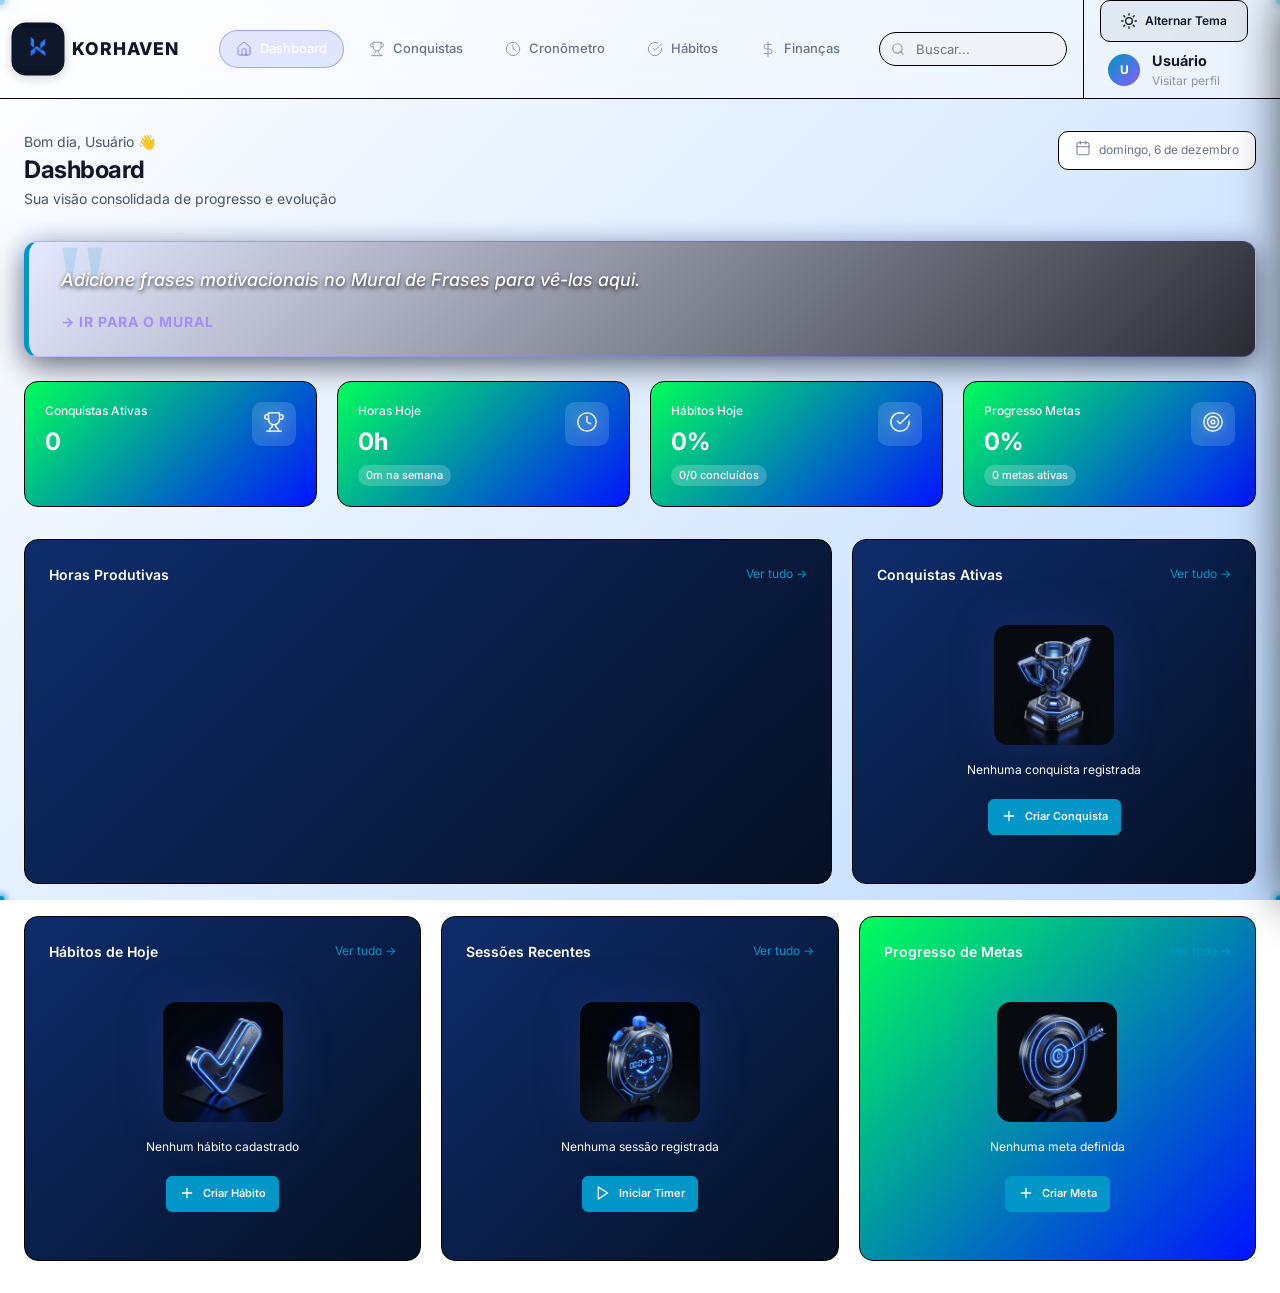
==== commit f32882c7: "Add files via upload" ====
--- a/index.html
+++ b/index.html
@@ -373,6 +373,9 @@
               </svg>
               Ativar & Testar Notificação
             </button>
+            <button class="btn btn-secondary" onclick="PWA.openPushSettings()" style="justify-content: center; gap: var(--space-2);">
+              ⚡ Push em 2º Plano (App Fechado)
+            </button>
             <button class="btn btn-secondary" onclick="PWA.promptInstall()" style="justify-content: center; gap: var(--space-2);">
               <svg viewBox="0 0 24 24" width="16" height="16" fill="none" stroke="currentColor" stroke-width="2" stroke-linecap="round" stroke-linejoin="round">
                 <path d="M21 15v4a2 2 0 0 1-2 2H5a2 2 0 0 1-2-2v-4"></path>
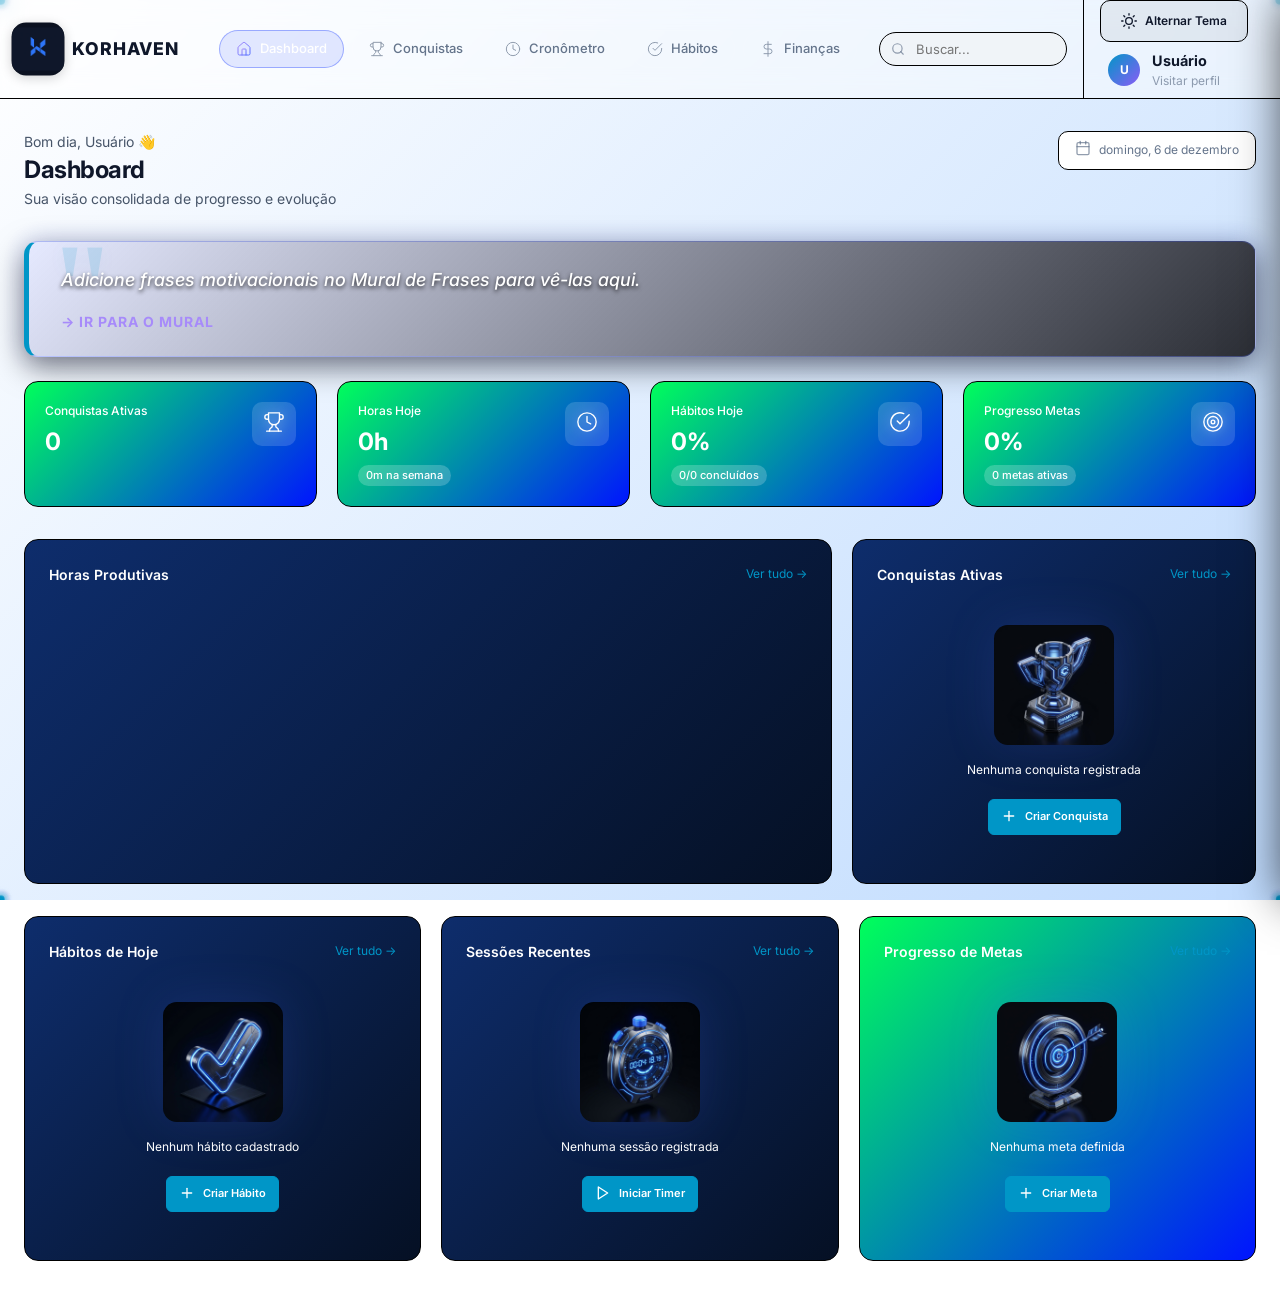
==== commit a04206a7: "Add files via upload" ====
--- a/index.html
+++ b/index.html
@@ -140,6 +140,12 @@
           Voltar para login rápido
         </button>
       </div>
+
+      <div style="margin-top: var(--space-5); padding-top: var(--space-4); border-top: 1px solid var(--border); text-align: center;">
+        <button type="button" class="btn btn-secondary" style="width: 100%; justify-content: center; font-size: 0.85rem;" onclick="App.importData()">
+          📂 Importar Backup do Computador (.json)
+        </button>
+      </div>
     </div>
   </div>
 
